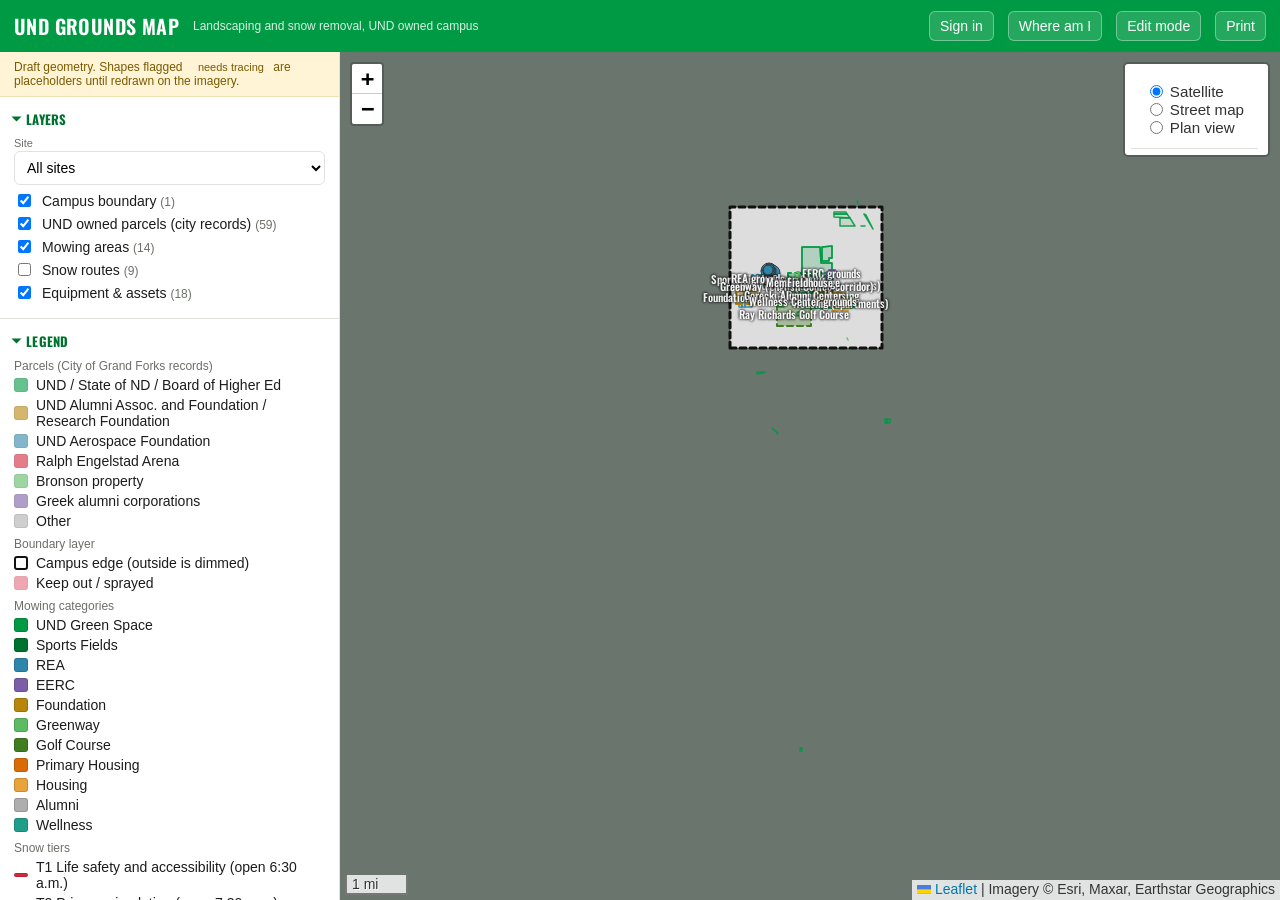
==== index.html @ 8fded71d "Map: side panels fold with a click on their heading, remembered per device; Legend is its own panel " ====
<!DOCTYPE html>
<html lang="en">
<head>
<meta charset="utf-8">
<meta name="viewport" content="width=device-width, initial-scale=1, viewport-fit=cover">
<title>UND Grounds Map</title>
<link rel="preconnect" href="https://fonts.googleapis.com">
<link href="https://fonts.googleapis.com/css2?family=Oswald:wght@500;600&display=swap" rel="stylesheet">
<link rel="stylesheet" href="vendor/leaflet.css">
<link rel="stylesheet" href="vendor/leaflet.draw.css">
<style>
  :root{
    --green:#009A44; --deep:#00722F; --gray:#AEAEAE; --ink:#1c1c1c; --paper:#ffffff; --bg:#f3f4f2;
    --line:#dfe2dd; --muted:#6b6f68; --danger:#D7263D; --warn:#F46036;
    --sidebar:340px;
  }
  *{box-sizing:border-box}
  html,body{height:100%;margin:0;font-family:"Helvetica Neue",Helvetica,Arial,sans-serif;color:var(--ink);background:var(--bg);font-size:14px}
  h1,h2,h3,.oswald{font-family:Oswald,"Arial Narrow",Arial,sans-serif;letter-spacing:.02em;text-transform:uppercase;margin:0}
  #app{display:grid;grid-template-columns:var(--sidebar) 1fr;grid-template-rows:52px 1fr;height:100%}
  header{grid-column:1/3;background:var(--green);color:#fff;display:flex;align-items:center;gap:14px;padding:0 14px}
  header h1{font-size:20px;font-weight:600;white-space:nowrap}
  header .sub{font-size:12px;opacity:.85;text-transform:none;font-family:inherit}
  header .spacer{flex:1}
  header button{background:rgba(255,255,255,.14);border:1px solid rgba(255,255,255,.35);color:#fff;border-radius:6px;padding:6px 10px;font:inherit;cursor:pointer}
  header button.on{background:#fff;color:var(--deep);font-weight:600}
  aside{background:var(--paper);border-right:1px solid var(--line);overflow:auto;display:flex;flex-direction:column}
  #map{position:relative}
  section{padding:12px 14px;border-bottom:1px solid var(--line)}
  section h2{font-size:13px;color:var(--deep);margin-bottom:8px}
  aside section > h2:first-child{cursor:pointer;user-select:none;display:flex;align-items:center}
  aside section > h2:first-child::before{content:"";display:inline-block;width:0;height:0;border:5px solid transparent;border-left-color:var(--deep);border-right:0;margin-right:7px;transition:transform .15s;transform:rotate(90deg)}
  aside section.collapsed > h2:first-child::before{transform:rotate(0)}
  aside section.collapsed > h2:first-child{margin-bottom:0}
  aside section.collapsed > :not(:first-child){display:none}
  .row{display:flex;align-items:center;gap:8px;margin:4px 0}
  .row label{flex:1;cursor:pointer}
  .sw{width:14px;height:14px;border-radius:3px;flex:none;border:1px solid rgba(0,0,0,.15)}
  .sw.line{height:4px;border-radius:2px}
  .sw.dot{border-radius:50%}
  input[type=search],input[type=text],select,textarea{width:100%;font:inherit;padding:7px 8px;border:1px solid var(--line);border-radius:6px;background:#fff}
  textarea{min-height:64px;resize:vertical}
  .btn{display:inline-block;font:inherit;padding:7px 11px;border-radius:6px;border:1px solid var(--line);background:#fff;cursor:pointer;color:var(--ink)}
  .btn.primary{background:var(--green);border-color:var(--green);color:#fff;font-weight:600}
  .btn.small{padding:4px 8px;font-size:12px}
  .btns{display:flex;flex-wrap:wrap;gap:6px}
  .list{max-height:260px;overflow:auto;border:1px solid var(--line);border-radius:6px}
  .item{padding:7px 9px;border-bottom:1px solid var(--line);cursor:pointer;display:flex;gap:8px;align-items:center}
  .item:last-child{border-bottom:0}
  .item:hover,.item.sel{background:#eef8f1}
  .item .id{color:var(--muted);font-size:11px;min-width:52px}
  .item .st{margin-left:auto;font-size:10px;padding:2px 6px;border-radius:10px;background:var(--bg);color:var(--muted);white-space:nowrap}
  .st.done{background:#dff3e6;color:var(--deep)} .st.issue{background:#fde3e6;color:var(--danger)} .st.inprogress{background:#fff0e6;color:var(--warn)}
  .muted{color:var(--muted);font-size:12px}
  .flag{display:inline-block;background:#fff4d6;color:#7a5a00;border-radius:4px;padding:1px 6px;font-size:11px;margin-left:6px}
  dl{display:grid;grid-template-columns:auto 1fr;gap:3px 10px;margin:6px 0;font-size:13px}
  dt{color:var(--muted)} dd{margin:0;word-break:break-word}
  #detail:empty::before{content:"Click anything on the map.";color:var(--muted)}
  .field{margin:6px 0}
  .field label{display:block;font-size:11px;color:var(--muted);margin-bottom:2px}
  #toast{position:absolute;left:50%;bottom:24px;transform:translateX(-50%);background:var(--ink);color:#fff;padding:8px 14px;border-radius:8px;font-size:13px;opacity:0;transition:opacity .2s;z-index:1000;pointer-events:none;max-width:90%}
  #toast.show{opacity:1}
  .leaflet-container{font:inherit}
  .lbl{background:transparent;border:0;box-shadow:none;font:600 11px/1 Oswald,Arial,sans-serif;color:#fff;text-shadow:0 0 3px #000,0 0 3px #000;white-space:nowrap}
  .banner{background:#fff4d6;color:#7a5a00;padding:8px 14px;font-size:12px;border-bottom:1px solid #f0e0b0}
  .chip{background:#fff;color:var(--deep);border-radius:10px;padding:3px 9px;font:600 11px Oswald,Arial,sans-serif;letter-spacing:.08em;text-transform:uppercase;white-space:nowrap}
  .chip.snow{background:#D7263D;color:#fff}
  .pdot{display:inline-block;width:9px;height:9px;border-radius:50%;background:var(--green);box-shadow:0 0 6px var(--green);margin-right:6px}
  .pdot.stale{background:#F2B134;box-shadow:none}
  .lbl.person{color:#fff;text-shadow:0 0 3px #1a73e8,0 0 3px #1a73e8}
  #tabbar{display:none}
  @media (max-width:820px){
    :root{--sidebar:0px}
    #app{grid-template-columns:1fr;grid-template-rows:52px 1fr auto}
    header h1{font-size:17px} header .sub{display:none}
    aside{grid-row:3;border-right:0;border-top:1px solid var(--line);max-height:46vh}
    #map{grid-row:2}
    #tabbar{display:flex;position:sticky;top:0;background:#fff;z-index:2;border-bottom:1px solid var(--line)}
    #tabbar button{flex:1;border:0;background:none;font:600 12px Oswald,Arial,sans-serif;text-transform:uppercase;padding:10px 4px;color:var(--muted);border-bottom:3px solid transparent}
    #tabbar button.on{color:var(--deep);border-bottom-color:var(--green)}
    aside section{display:none} aside section.show{display:block}
    .btn,.item{min-height:40px} .item{align-items:center}
  }
  @media (pointer:coarse){
    .leaflet-draw-toolbar a{width:44px!important;height:44px!important;background-size:330px 44px!important;line-height:44px!important}
    .leaflet-draw-toolbar .leaflet-draw-draw-polyline{background-position:-2px -2px!important}
    .leaflet-draw-toolbar .leaflet-draw-draw-polygon{background-position:-46px -2px!important}
    .leaflet-draw-toolbar .leaflet-draw-draw-circlemarker{background-position:-306px -2px!important}
    .leaflet-draw-toolbar .leaflet-draw-edit-edit{background-position:-222px -2px!important}
    .leaflet-touch .leaflet-bar a{width:44px;height:44px;line-height:44px}
    header button{padding:8px 12px}
  }
  @media print{
    header button,aside,#tabbar,.leaflet-control{display:none!important}
    #app{grid-template-columns:1fr} #map{grid-column:1/3}
  }
</style>
</head>
<body>
<div id="app">
  <header>
    <h1>UND Grounds Map</h1>
    <span class="sub" id="subtitle">Landscaping and snow removal</span>
    <span class="spacer"></span>
    <span class="chip" id="liveChip" hidden></span>
    <button id="btnLive" title="Sign in for live status" hidden>Sign in</button>
    <button id="btnLocate" title="Show where I am">Where am I</button>
    <button id="btnEdit" title="Draw and edit shapes">Edit mode</button>
    <button id="btnPrint" title="Print the current view">Print</button>
  </header>

  <aside>
    <div id="tabbar">
      <button data-tab="layers" class="on">Layers</button>
      <button data-tab="find">Find</button>
      <button data-tab="detail">Selected</button>
      <button data-tab="work">Work</button>
      <button data-tab="live">Live</button>
    </div>
    <div class="banner" id="draftBanner">Draft geometry. Shapes flagged <span class="flag">needs tracing</span> are placeholders until redrawn on the imagery.</div>

    <section data-tab="layers" class="show">
      <h2>Layers</h2>
      <div class="field"><label>Site</label><select id="siteFilter"></select></div>
      <div id="layerToggles"></div>
    </section>
    <section data-tab="layers" class="show">
      <h2>Legend</h2>
      <div id="legend"></div>
    </section>

    <section data-tab="find">
      <h2>Find</h2>
      <input type="search" id="search" placeholder="Search areas, routes, equipment...">
      <div class="row" style="margin-top:6px">
        <select id="filterStatus"><option value="">Any status</option></select>
      </div>
      <div class="list" id="results"></div>
    </section>

    <section data-tab="detail">
      <h2>Selected</h2>
      <div id="detail"></div>
    </section>

    <section data-tab="work">
      <h2>Work tracking</h2>
      <p class="muted">Progress is saved on this device. Export it to share, or commit the file to the repo under <code>work/</code>.</p>
      <div class="btns">
        <button class="btn" id="btnExportWork">Export work log</button>
        <button class="btn" id="btnImportWork">Import</button>
        <button class="btn" id="btnCopySummary">Copy summary for Claude / ChatGPT</button>
        <button class="btn" id="btnResetToday">Reset all statuses</button>
      </div>
      <input type="file" id="fileWork" accept="application/json" hidden>
      <div id="workSummary" class="muted" style="margin-top:10px"></div>
    </section>

    <section data-tab="live" id="livePanel" hidden>
      <h2>Live</h2>
      <div id="liveBody"></div>
    </section>

    <section data-tab="layers" id="editPanel" hidden>
      <h2>Edit mode</h2>
      <p class="muted">Draw with the toolbar on the map. Click a shape and change its details right in the Selected panel; changes apply as you type. Delete key removes the selected shape. Cmd/Ctrl+S saves.</p>
      <div class="field"><label>Drawing into layer</label><select id="editLayer"></select></div>
      <div class="field"><label>New shapes belong to site</label><select id="editSite"></select></div>
      <div class="btns">
        <button class="btn primary" id="btnSaveRepo" title="Writes data/*.geojson and data/bundle.js straight into the repo folder">Save to repo</button>
        <button class="btn" id="btnConnectRepo">Connect repo folder</button>
        <button class="btn" id="btnDownloadAll">Download all data</button>
        <button class="btn" id="btnUndo">Undo</button>
      </div>
      <div class="muted" id="editStatus" style="margin-top:8px">No unsaved changes.</div>
      <h2 style="margin-top:14px">Mowing map overlay</h2>
      <p class="muted">Lay the 2025 mowing map over the satellite view, drag its two corner pins until the buildings line up, then import its colored areas as mowing areas.</p>
      <div class="row"><input type="checkbox" id="ovShow"><label for="ovShow">Show overlay</label></div>
      <div class="field"><label>Opacity</label><input type="range" id="ovOpacity" min="10" max="100" value="55" style="width:100%"></div>
      <div class="btns">
        <button class="btn" id="ovCorners">Place corner pins</button>
        <button class="btn" id="ovReset">Reset position</button>
        <button class="btn primary" id="ovImport">Import mowing areas</button>
      </div>
      <div class="muted" id="ovStatus" style="margin-top:6px"></div>
    </section>

    <section>
      <p class="muted" id="footer">UND Facilities Management, Grounds. Data lives in the repo <code>data/</code> folder.</p>
    </section>
  </aside>

  <div id="map"><div id="toast"></div></div>
</div>

<script src="vendor/leaflet.js"></script>
<script src="vendor/leaflet.draw.js"></script>
<script src="data/bundle.js"></script>
<script>
(async function(){
  // ------------------------------------------------------------ data loading
  // On GitHub Pages / any web server, fetch the .geojson files so edits show
  // immediately. Opened from a file on a computer, fetch is blocked, so fall
  // back to data/bundle.js (built by tools/build.py).
  const bundle = window.UND_MAP_BUNDLE || {layers:{}, config:{}};
  let config = bundle.config;
  async function loadJSON(path){
    try{ const r = await fetch(path, {cache:"no-store"}); if(!r.ok) throw 0; return await r.json(); }
    catch(e){ return null; }
  }
  const cfgLive = await loadJSON("data/config.json"); if(cfgLive) config = cfgLive;
  const layersData = {};
  for(const l of config.layers){
    layersData[l.file] = (await loadJSON(`data/${l.file}.geojson`)) || bundle.layers[l.file] || {type:"FeatureCollection",features:[]};
  }
  document.getElementById("subtitle").textContent = config.subtitle || "";
  document.title = config.title || "UND Grounds Map";

  // ------------------------------------------------------------- work state
  const WORK_KEY = "und-grounds-work-v1";
  let work = {};
  try{ work = JSON.parse(localStorage.getItem(WORK_KEY) || "{}"); }catch(e){ work = {}; }
  function saveWork(){ try{ localStorage.setItem(WORK_KEY, JSON.stringify(work)); }catch(e){} renderWorkSummary(); }
  const STATUSES = config.work_status_options || ["not started","in progress","done","issue"];
  const stClass = s => (s||"not started").replace(/\s+/g,"");

  // ------------------------------------------------------------------- map
  const map = L.map("map", {zoomControl:true, preferCanvas:false}).setView(config.center, config.zoom);
  const street = L.tileLayer("https://{s}.tile.openstreetmap.org/{z}/{x}/{y}.png", {maxZoom:19, attribution:"&copy; OpenStreetMap contributors"});
  const sat = L.tileLayer("https://server.arcgisonline.com/ArcGIS/rest/services/World_Imagery/MapServer/tile/{z}/{y}/{x}", {maxZoom:19, attribution:"Imagery &copy; Esri, Maxar, Earthstar Geographics"});
  const satLabels = L.tileLayer("https://server.arcgisonline.com/ArcGIS/rest/services/Reference/World_Boundaries_and_Places/MapServer/tile/{z}/{y}/{x}", {maxZoom:19, pane:"overlayPane"});
  const satGroup = L.layerGroup([sat, satLabels]);
  // plan view: light gray streets and building footprints, so the colored zones read like the printed mowing map
  const plan = L.tileLayer("https://{s}.basemaps.cartocdn.com/light_all/{z}/{x}/{y}{r}.png", {maxZoom:20, subdomains:"abcd", attribution:"&copy; OpenStreetMap contributors &copy; CARTO"});
  let base = "sat"; try{ base = localStorage.getItem("und-grounds-base") || "sat"; }catch(e){}
  ({street, plan}[base] || satGroup).addTo(map);
  L.control.layers({"Satellite":satGroup, "Street map":street, "Plan view":plan}, null, {position:"topright", collapsed: window.matchMedia("(max-width:820px)").matches}).addTo(map);
  map.on("baselayerchange", e => { try{ localStorage.setItem("und-grounds-base", {"Street map":"street","Plan view":"plan"}[e.name] || "sat"); }catch(x){} });
  L.control.scale({imperial:true, metric:false}).addTo(map);

  // ------------------------------------------------------------- styling
  const mowColors = config.mowing_category_colors || {};
  const tierColors = config.snow_tier_colors || {};
  const typeIcons = {facility:"#00722F", material_storage:"#B8860B", equipment:"#2E86AB", hydrant:"#D7263D", salt_box:"#F46036", irrigation:"#1F9E89", tree:"#3F7D20", other:"#6b6f68"};
  const parcelColors = config.parcel_owner_colors || {};
  const liveStatus = {};   // zone_id -> {cleared:{...}, salted:{...}, keepout:{...}} from Supabase, filled by refreshLive()
  let opState = null;      // v_operating_state row, set by refreshLive()
  function styleFor(layerKey, f){
    const p = f.properties || {};
    const w = work[p.id] || {};
    const dash = p.needs_tracing ? "6 4" : null;
    const ls = liveStatus[p.id];
    if(ls && (layerKey==="snow_routes" || layerKey==="mowing_areas" || layerKey==="boundary")){
      if(ls.keepout) return {color:"#D7263D", weight:3, dashArray:"4 4", fillColor:"#D7263D", fillOpacity:.25};
      const snow = opState && opState.mode==="snow";
      const fresh = k => ls[k] && !ls[k].stale;
      let c = null;
      if(snow){ if(fresh("cleared") && (fresh("salted")||fresh("sanded"))) c = "#009A44"; else if(fresh("cleared")) c = "#5DBB63"; else if(fresh("salted")||fresh("sanded")) c = "#2E86AB"; }
      else if(fresh("mowed")) c = "#009A44";
      if(c){
        if(layerKey==="snow_routes" && p.kind==="walk_route") return {color:c, weight:6, opacity:.95, dashArray:null};
        return {color:c, weight:2, fillColor:c, fillOpacity:.45, dashArray:null};
      }
    }
    if(layerKey==="parcels"){
      const c = parcelColors[p.owner_class] || parcelColors.other || "#AEAEAE";
      return {color:c, weight:1.5, opacity:.9, fillColor:c, fillOpacity:.10, dashArray:null};
    }
    if(layerKey==="boundary"){
      const kindColors = {campus:"#111111", zone:"#00722F", crew_area:"#2E86AB", keep_out:"#D7263D", sprayed:"#F46036", bed:"#7B5EA7"};
      const c = kindColors[p.kind] || "#111111";
      const keep = p.kind==="keep_out" || p.kind==="sprayed";
      return {color:c, weight: p.kind==="campus"?3:2, dashArray: keep ? "4 4" : dash, fillColor:c, fillOpacity: keep ? .25 : 0.0};
    }
    if(layerKey==="mowing_areas"){
      const c = mowColors[p.category] || "#009A44";
      return {color:c, weight:2, dashArray:dash, fillColor:c, fillOpacity: w.status==="done"?0.12:0.35};
    }
    if(layerKey==="snow_routes"){
      const c = tierColors[String(p.tier)] || "#AEAEAE";
      if(p.kind==="walk_route") return {color:c, weight:5, opacity:.95, dashArray:dash};
      return {color:c, weight:2, dashArray:dash, fillColor:c, fillOpacity:.2};
    }
    return {color:"#333", weight:1, fillColor:"#2E86AB", fillOpacity:.9};
  }
  function pointFor(layerKey, f, latlng){
    const p = f.properties || {};
    const c = typeIcons[p.type] || typeIcons.other;
    return L.circleMarker(latlng, {radius: p.type==="equipment"?5:8, color:"#fff", weight:2, fillColor:c, fillOpacity:.95});
  }

  // ------------------------------------------------------------- layers
  const groups = {};      // layerKey -> L.FeatureGroup
  const index = [];       // searchable list of {layerKey, feature, leafletLayer}
  let selected = null;

  const SITES = config.sites || [{id:"main",label:"Main campus"}];
  const ENUMS = config.enums || {};
  let siteFilter = ""; try{ siteFilter = localStorage.getItem("und-grounds-site") || ""; }catch(e){}
  function buildLayer(key){
    const fc = {type:"FeatureCollection", features: layersData[key].features.filter(f => !siteFilter || (f.properties.site||"main")===siteFilter)};
    const g = groups[key] || L.featureGroup();
    g.clearLayers();
    // spread equipment points that share a home coordinate so they are clickable
    const seen = {};
    L.geoJSON(fc, {
      style: f => styleFor(key, f),
      pointToLayer: (f, latlng) => {
        const k = latlng.lat.toFixed(5)+","+latlng.lng.toFixed(5);
        const n = seen[k] = (seen[k]||0)+1;
        if(n>1){ const a = n*0.9; latlng = L.latLng(latlng.lat + Math.sin(a)*0.00012*Math.ceil(n/6), latlng.lng + Math.cos(a)*0.00018*Math.ceil(n/6)); }
        return pointFor(key, f, latlng);
      },
      onEachFeature: (f, lyr) => {
        lyr._layerKey = key;
        lyr.on("click", e => { L.DomEvent.stop(e); select(key, f, lyr); });
        if((key==="mowing_areas" || (key==="boundary" && f.properties.kind!=="campus")) && f.geometry.type!=="Point"){
          lyr.bindTooltip(f.properties.name, {permanent:true, direction:"center", className:"lbl"});
        } else {
          lyr.bindTooltip(f.properties.name, {sticky:true});
        }
        index.push({layerKey:key, feature:f, layer:lyr});
      }
    }).eachLayer(l => g.addLayer(l));
    groups[key] = g;
    return g;
  }
  let maskLayer = null;
  function updateMask(){
    if(maskLayer){ map.removeLayer(maskLayer); maskLayer = null; }
    if(config.mask_outside_boundary===false) return;
    const campus = (layersData.boundary?.features||[]).filter(f => f.properties.kind==="campus" && f.geometry.type==="Polygon");
    if(!campus.length) return;
    const world = [[-90,-180],[-90,180],[90,180],[90,-180]];
    const holes = campus.map(f => f.geometry.coordinates[0].map(([lon,lat]) => [lat,lon]));
    maskLayer = L.polygon([world, ...holes], {stroke:false, fillColor:"#0b1f12", fillOpacity:.55, interactive:false, pane:"tilePane"}).addTo(map);
  }
  function rebuildAll(){
    index.length = 0; selected = null;
    for(const l of config.layers) buildLayer(l.file);
    updateMask();
    if(typeof renderDetail==="function"){ renderDetail(); renderResults(); }
    if(editMode && drawControl) attachDraw();
  }
  const siteSel = document.getElementById("siteFilter");
  siteSel.innerHTML = `<option value="">All sites</option>` + SITES.map(x=>`<option value="${x.id}" ${x.id===siteFilter?"selected":""}>${x.label}</option>`).join("");
  siteSel.addEventListener("change", () => { siteFilter = siteSel.value; try{ localStorage.setItem("und-grounds-site", siteFilter); }catch(e){} rebuildAll(); const all = L.featureGroup(Object.values(groups).filter(g=>map.hasLayer(g))); if(all.getLayers().length && all.getBounds().isValid()) map.fitBounds(all.getBounds().pad(0.08)); });
  const toggles = document.getElementById("layerToggles");
  for(const l of config.layers){
    const g = buildLayer(l.file);
    let on = l.defaultOn; try{ const s = localStorage.getItem("und-grounds-layer-"+l.file); if(s!==null) on = s==="1"; }catch(e){}
    if(on) g.addTo(map);
    const row = document.createElement("div"); row.className="row";
    row.innerHTML = `<input type="checkbox" id="tg-${l.file}" ${on?"checked":""}><label for="tg-${l.file}">${l.label} <span class="muted">(${layersData[l.file].features.length})</span></label>`;
    row.querySelector("input").addEventListener("change", e => {
      e.target.checked ? g.addTo(map) : map.removeLayer(g);
      try{ localStorage.setItem("und-grounds-layer-"+l.file, e.target.checked?"1":"0"); }catch(x){}
    });
    toggles.appendChild(row);
  }

  updateMask();
  map.on(L.Draw.Event.EDITED, updateMask);
  // legend
  const legend = document.getElementById("legend");
  const lg = [];
  lg.push(`<div class="muted" style="margin:4px 0 2px">Parcels (City of Grand Forks records)</div>`);
  const ownerNames = {und_state:"UND / State of ND / Board of Higher Ed", alumni_foundation:"UND Alumni Assoc. and Foundation / Research Foundation", aerospace_foundation:"UND Aerospace Foundation", rea:"Ralph Engelstad Arena", bronson:"Bronson property", greek:"Greek alumni corporations", other:"Other"};
  for(const [k,c] of Object.entries(parcelColors)) lg.push(`<div class="row"><span class="sw" style="background:${c};opacity:.6"></span><span>${ownerNames[k]||k}</span></div>`);
  lg.push(`<div class="muted" style="margin:8px 0 2px">Boundary layer</div>`);
  lg.push(`<div class="row"><span class="sw" style="border:2px solid #111;background:none"></span><span>Campus edge (outside is dimmed)</span></div><div class="row"><span class="sw" style="background:#D7263D;opacity:.4"></span><span>Keep out / sprayed</span></div>`);
  lg.push(`<div class="muted" style="margin:8px 0 2px">Mowing categories</div>`);
  for(const [k,c] of Object.entries(mowColors)) lg.push(`<div class="row"><span class="sw" style="background:${c}"></span><span>${k}</span></div>`);
  lg.push(`<div class="muted" style="margin:8px 0 2px">Snow tiers</div>`);
  const tierNames = {1:"T1 Life safety and accessibility (open 6:30 a.m.)",2:"T2 Primary circulation (open 7:30 a.m.)",3:"T3 Full service (noon next day)",4:"T4 Cleanup and haul (by request)"};
  for(const [k,c] of Object.entries(tierColors)) lg.push(`<div class="row"><span class="sw line" style="background:${c}"></span><span>${tierNames[k]||("Tier "+k)}</span></div>`);
  lg.push(`<div class="muted" style="margin:8px 0 2px">Assets</div>`);
  for(const [k,c] of Object.entries(typeIcons)) lg.push(`<div class="row"><span class="sw dot" style="background:${c}"></span><span>${k.replace("_"," ")}</span></div>`);
  lg.push(`<div class="row" style="margin-top:6px"><span class="sw" style="border:2px dashed #555;background:none"></span><span>Dashed = needs tracing</span></div>`);
  legend.innerHTML = lg.join("");

  // ------------------------------------------------------------- select
  const detail = document.getElementById("detail");
  const HIDDEN = new Set(["id","name","notes","needs_tracing"]);
  function select(key, f, lyr){
    if(selected && selected.layer.setStyle) selected.layer.setStyle(styleFor(selected.layerKey, selected.feature));
    selected = {layerKey:key, feature:f, layer:lyr};
    if(lyr.setStyle) lyr.setStyle(Object.assign({}, styleFor(key,f), {weight:(f.geometry.type==="Point"?3:4), color:"#111"}));
    if(lyr.getBounds && !map.getBounds().contains(lyr.getBounds())) map.fitBounds(lyr.getBounds().pad(0.3));
    renderDetail();
    showTab("detail");
    document.querySelectorAll(".item").forEach(el => el.classList.toggle("sel", el.dataset.id===f.properties.id));
  }
  function renderDetail(){
    if(!selected){ detail.innerHTML=""; return; }
    const p = selected.feature.properties, id = p.id, w = work[id] || {};
    const rows = Object.entries(p).filter(([k])=>!HIDDEN.has(k)).map(([k,v]) => `<dt>${k.replace(/_/g," ")}</dt><dd>${v===""||v==null?"<span class='muted'>—</span>":v}</dd>`).join("");
    let acresNote = "";
    if(selected.feature.geometry.type==="Polygon"){
      const a = geodesicAcres(selected.feature.geometry.coordinates[0]);
      acresNote = `<dt>drawn area</dt><dd>${a.toFixed(2)} ac <span class="muted">(from the shape as drawn${p.acres?`, listed ${p.acres} ac`:""})</span></dd>`;
    }
    detail.innerHTML = `
      <h3 style="font-size:16px">${p.name} ${p.needs_tracing?'<span class="flag">needs tracing</span>':""}</h3>
      <div class="muted">${id} · ${selected.layerKey.replace("_"," ")}</div>
      ${editMode?"":`<dl>${rows}${acresNote}</dl>`}
      ${(p.notes && !editMode)?`<p style="margin:6px 0">${p.notes}</p>`:""}
      ${editMode?`<div class="btns"><button class="btn" id="wZoom">Zoom to</button><button class="btn" id="wDup">Duplicate</button><button class="btn" id="wDelete" style="color:var(--danger)">Delete shape</button></div>`:`
      <div class="field"><label>Status</label><select id="wStatus">${STATUSES.map(s=>`<option ${((w.status||STATUSES[0])===s)?"selected":""}>${s}</option>`).join("")}</select></div>
      <div class="field"><label>Field note</label><textarea id="wNote" placeholder="What happened, what is wrong, what is needed">${w.note||""}</textarea></div>
      <div class="field"><label>Your name or crew</label><input type="text" id="wWho" value="${w.who||lastWho()}"></div>
      <div class="btns">
        <button class="btn primary" id="wSave">Save</button>
        <button class="btn" id="wDone">Mark done</button>
        <button class="btn" id="wZoom">Zoom to</button>
      </div>`}
      ${w.at?`<div class="muted" style="margin-top:6px">Last update ${new Date(w.at).toLocaleString()} by ${w.who||"unknown"}</div>`:""}
      ${editMode?`<div id="propsEditor"></div>`:""}`;
    if(editMode) renderPropsEditor(); else renderLiveDetail(p);
    const save = (status) => {
      work[id] = {status: status || detail.querySelector("#wStatus").value, note: detail.querySelector("#wNote").value.trim(), who: detail.querySelector("#wWho").value.trim(), at: new Date().toISOString(), name:p.name, layer:selected.layerKey};
      try{ localStorage.setItem("und-grounds-who", work[id].who); }catch(e){}
      saveWork(); selected.layer.setStyle && selected.layer.setStyle(styleFor(selected.layerKey, selected.feature)); renderDetail(); renderResults(); toast("Saved");
    };
    if(!editMode){ detail.querySelector("#wSave").onclick = () => save(); detail.querySelector("#wDone").onclick = () => save("done"); }
    detail.querySelector("#wZoom").onclick = () => { const l = selected.layer; l.getBounds ? map.fitBounds(l.getBounds().pad(0.3)) : map.setView(l.getLatLng(), 18); };
    if(editMode){
      detail.querySelector("#wDup").onclick = duplicateSelected;
      detail.querySelector("#wDelete").onclick = deleteSelected;
    }
  }
  function lastWho(){ try{ return localStorage.getItem("und-grounds-who")||""; }catch(e){ return ""; } }
  function fieldEditor(k, v, layerKey){
    const opts = (k==="site") ? SITES.map(x=>[x.id,x.label]) : (ENUMS[layerKey+"."+k] || ENUMS[k]);
    if(k==="needs_tracing") return `<select data-k="${k}"><option value="true" ${v?"selected":""}>placeholder, needs tracing</option><option value="false" ${!v?"selected":""}>traced on imagery</option></select>`;
    if(opts) return `<select data-k="${k}">${opts.map(o=>{const [val,lab]=Array.isArray(o)?o:[o,o]; return `<option value="${val}" ${String(v)===String(val)?"selected":""}>${lab}</option>`;}).join("")}</select>`;
    if(k==="notes") return `<textarea data-k="${k}">${String(v??"")}</textarea>`;
    return `<input type="text" data-k="${k}" value="${String(v??"").replace(/"/g,"&quot;")}">`;
  }
  function renderPropsEditor(){
    const p = selected.feature.properties, key = selected.layerKey;
    const box = detail.querySelector("#propsEditor");
    const keys = Object.keys(p).filter(k=>k!=="id");
    if(!("site" in p)) keys.push("site");
    let acres = "";
    if(selected.feature.geometry.type==="Polygon") acres = `<div class="muted" style="margin:4px 0">Drawn area ${geodesicAcres(selected.feature.geometry.coordinates[0]).toFixed(2)} ac</div>`;
    box.innerHTML = `<h3 style="font-size:13px;margin-top:10px;color:var(--deep)">Details (auto-saves)</h3>${acres}` +
      keys.map(k => `<div class="field"><label>${k.replace(/_/g," ")}</label>${fieldEditor(k, p[k], key)}</div>`).join("") +
      `<div class="field"><label>Add a field (name=value, Enter)</label><input type="text" id="newField" placeholder="e.g. width_ft=6"></div>`;
    box.querySelectorAll("[data-k]").forEach(el => {
      const apply = () => {
        const k = el.dataset.k; let v = el.value;
        if(k==="needs_tracing") v = v==="true";
        else if(k==="tier") v = Number(v);
        else if(v!=="" && !isNaN(v) && typeof p[k]==="number") v = Number(v);
        if(p[k]===v) return;
        snapshot(); p[k] = v; markDirty();
        if(selected.layer.setStyle) selected.layer.setStyle(Object.assign({}, styleFor(key, selected.feature), {weight:(selected.feature.geometry.type==="Point"?3:4), color:"#111"}));
        if(k==="name"){ if(selected.layer.getTooltip()) selected.layer.setTooltipContent(v); detail.querySelector("h3").firstChild.textContent = v+" "; }
        renderResults();
      };
      el.addEventListener(el.tagName==="SELECT" ? "change" : "input", apply);
    });
    box.querySelector("#newField").addEventListener("keydown", e => {
      if(e.key!=="Enter") return; const nf = e.target.value.trim();
      if(nf.includes("=")){ const [k,...r] = nf.split("="); snapshot(); p[k.trim()] = r.join("=").trim(); markDirty(); renderDetail(); }
    });
  }
  function deleteSelected(){
    if(!selected) return; const p = selected.feature.properties;
    if(!confirm(`Delete ${p.name}?`)) return;
    snapshot();
    groups[selected.layerKey].removeLayer(selected.layer);
    const fc = layersData[selected.layerKey]; fc.features = fc.features.filter(x => x!==selected.feature);
    const i = index.findIndex(x=>x.feature===selected.feature); if(i>=0) index.splice(i,1);
    selected = null; markDirty(); renderDetail(); renderResults(); toast("Deleted. Undo is available.");
  }
  function duplicateSelected(){
    if(!selected) return; snapshot();
    const key = selected.layerKey, src = selected.feature;
    const gj = JSON.parse(JSON.stringify(src)); gj.properties.id = nextId(key); gj.properties.name = src.properties.name + " copy";
    layersData[key].features.push(gj); markDirty(); rebuildAll();
    const it = index.find(x=>x.feature.properties.id===gj.properties.id); if(it) select(key, it.feature, it.layer);
  }
  function nextId(key){
    const prefix = {mowing_areas:"MOW", snow_routes:"SNOW", assets:"AST", boundary:"BND", parcels:"PAR"}[key] || key.toUpperCase().slice(0,4);
    let n = layersData[key].features.length + 1, id;
    do { id = `${prefix}-${String(n++).padStart(2,"0")}`; } while(layersData[key].features.some(f=>f.properties.id===id));
    return id;
  }
  // ---- undo and dirty tracking
  const undoStack = []; let dirty = 0;
  function snapshot(){ undoStack.push(JSON.stringify(layersData)); if(undoStack.length>30) undoStack.shift(); }
  function markDirty(){ dirty++; updateEditStatus(); }
  const served = location.protocol!=="file:" && /^(localhost|127\.|10\.|192\.168\.|172\.)/.test(location.hostname);
  function updateEditStatus(){ const el = document.getElementById("editStatus"); if(el) el.textContent = dirty ? `${dirty} unsaved change${dirty>1?"s":""}. ${served?"Save writes them to the computer running tools/serve.py.":repoDir?"Save to repo writes them into data/.":"Connect the repo folder to save directly, or download."}` : (served ? "Saved. Served from tools/serve.py." : repoDir ? "Saved. Repo folder connected." : "No unsaved changes."); }
  document.getElementById("btnUndo").onclick = () => {
    if(!undoStack.length) return toast("Nothing to undo");
    const snap = JSON.parse(undoStack.pop());
    for(const k of Object.keys(snap)) layersData[k] = snap[k];
    dirty = Math.max(0, dirty-1); updateEditStatus(); rebuildAll(); toast("Undone");
  };
  // ---- save straight into the repo folder (Chrome and Edge; Safari falls back to download)
  let repoDir = null;
  function bundleJS(){
    return "// GENERATED by tools/build.py or the map's Save to repo. Do not edit.\nwindow.UND_MAP_BUNDLE = " + JSON.stringify({layers: layersData, config}) + ";\n";
  }
  async function writeFile(dir, name, text){ const h = await dir.getFileHandle(name, {create:true}); const w = await h.createWritable(); await w.write(text); await w.close(); }
  document.getElementById("btnConnectRepo").onclick = async () => {
    if(!window.showDirectoryPicker) return toast("This browser cannot write files directly. Use Chrome or Edge, or Download all data.");
    try{
      const dir = await window.showDirectoryPicker({mode:"readwrite"});
      // accept either the repo root or the data folder
      try{ repoDir = await dir.getDirectoryHandle("data"); }catch(e){ repoDir = dir; }
      updateEditStatus(); toast("Repo folder connected. Cmd/Ctrl+S saves.");
    }catch(e){ /* cancelled */ }
  };
  async function saveViaServer(){
    if(location.protocol==="file:") return false;
    try{
      const layers = {}; for(const l of config.layers) layers[l.file] = {type:"FeatureCollection", features: layersData[l.file].features};
      const r = await fetch("/save", {method:"POST", headers:{"Content-Type":"application/json"}, body: JSON.stringify({layers, bundle: bundleJS()})});
      if(!r.ok) return false;
      const j = await r.json(); dirty = 0; updateEditStatus(); toast(`Saved on the computer running the server (${(j.written||[]).length} files). Commit when ready.`); return true;
    }catch(e){ return false; }
  }
  async function saveToRepo(){
    if(await saveViaServer()) return;
    if(!repoDir){ if(window.showDirectoryPicker){ await document.getElementById("btnConnectRepo").onclick(); if(!repoDir) return; } else { return downloadAll(); } }
    try{
      for(const l of config.layers) await writeFile(repoDir, `${l.file}.geojson`, JSON.stringify({type:"FeatureCollection", features: layersData[l.file].features}, null, 2));
      await writeFile(repoDir, "bundle.js", bundleJS());
      dirty = 0; updateEditStatus(); toast("Saved to data/. Commit when ready.");
    }catch(e){ toast("Save failed: " + e.message); }
  }
  document.getElementById("btnSaveRepo").onclick = saveToRepo;
  function downloadAll(){
    for(const l of config.layers) download(`${l.file}.geojson`, JSON.stringify({type:"FeatureCollection", features: layersData[l.file].features}, null, 2), "application/geo+json");
    toast("Downloaded every layer. Replace the files in data/ and run tools/build.py.");
  }
  document.getElementById("btnDownloadAll").onclick = downloadAll;
  document.addEventListener("keydown", e => {
    if(!editMode) return;
    const typing = ["INPUT","TEXTAREA","SELECT"].includes(document.activeElement.tagName);
    if((e.metaKey||e.ctrlKey) && e.key.toLowerCase()==="s"){ e.preventDefault(); saveToRepo(); }
    else if((e.metaKey||e.ctrlKey) && e.key.toLowerCase()==="z" && !typing){ e.preventDefault(); document.getElementById("btnUndo").onclick(); }
    else if((e.key==="Delete"||e.key==="Backspace") && !typing && selected){ e.preventDefault(); deleteSelected(); }
  });

  // ------------------------------------------------------------- search
  const results = document.getElementById("results"), search = document.getElementById("search"), filterStatus = document.getElementById("filterStatus");
  STATUSES.forEach(s => { const o = document.createElement("option"); o.value=s; o.textContent=s; filterStatus.appendChild(o); });
  function renderResults(){
    const q = search.value.trim().toLowerCase(), fs = filterStatus.value;
    const items = index.filter(it => {
      const p = it.feature.properties, w = work[p.id]||{};
      if(fs && (w.status||STATUSES[0])!==fs) return false;
      if(!q) return true;
      return JSON.stringify(p).toLowerCase().includes(q);
    }).slice(0, 200);
    results.innerHTML = items.map(it => {
      const p = it.feature.properties, w = work[p.id]||{}, s = w.status||STATUSES[0];
      return `<div class="item ${selected&&selected.feature===it.feature?"sel":""}" data-id="${p.id}"><span class="id">${p.id}</span><span>${p.name}</span><span class="st ${stClass(s)}">${s}</span></div>`;
    }).join("") || `<div class="item muted">Nothing matches.</div>`;
    results.querySelectorAll(".item[data-id]").forEach(el => el.onclick = () => {
      const it = index.find(x => x.feature.properties.id===el.dataset.id); if(!it) return;
      if(!map.hasLayer(groups[it.layerKey])){ groups[it.layerKey].addTo(map); const cb = document.getElementById("tg-"+it.layerKey); if(cb) cb.checked = true; }
      select(it.layerKey, it.feature, it.layer);
      const l = it.layer; l.getBounds ? map.fitBounds(l.getBounds().pad(0.3)) : map.setView(l.getLatLng(), 18);
    });
  }
  search.addEventListener("input", renderResults); filterStatus.addEventListener("change", renderResults);
  renderResults();

  // ------------------------------------------------------------- work tools
  function renderWorkSummary(){
    const entries = Object.entries(work);
    const counts = {}; STATUSES.forEach(s=>counts[s]=0);
    entries.forEach(([id,w]) => { counts[w.status||STATUSES[0]] = (counts[w.status||STATUSES[0]]||0)+1; });
    document.getElementById("workSummary").innerHTML = entries.length
      ? `${entries.length} tracked · ` + STATUSES.map(s=>`${s}: ${counts[s]}`).join(" · ")
      : "Nothing tracked yet. Select something on the map and set a status.";
  }
  renderWorkSummary();
  function download(name, text, type="application/json"){
    const a = document.createElement("a"); a.href = URL.createObjectURL(new Blob([text],{type})); a.download = name; a.click(); setTimeout(()=>URL.revokeObjectURL(a.href), 2000);
  }
  const today = () => new Date().toISOString().slice(0,10);
  document.getElementById("btnExportWork").onclick = () => download(`work-log-${today()}.json`, JSON.stringify({exported:new Date().toISOString(), device:navigator.userAgent, entries:work}, null, 2));
  document.getElementById("btnImportWork").onclick = () => document.getElementById("fileWork").click();
  document.getElementById("fileWork").addEventListener("change", async e => {
    const f = e.target.files[0]; if(!f) return;
    try{ const j = JSON.parse(await f.text()); const entries = j.entries || j; Object.assign(work, entries); saveWork(); refreshStyles(); renderResults(); toast(`Imported ${Object.keys(entries).length} entries`); }
    catch(err){ toast("Could not read that file"); }
    e.target.value = "";
  });
  document.getElementById("btnCopySummary").onclick = async () => {
    const lines = [`UND Grounds Map work summary, ${new Date().toLocaleString()}`, ""];
    for(const s of STATUSES){
      const rows = Object.entries(work).filter(([,w]) => (w.status||STATUSES[0])===s);
      if(!rows.length) continue;
      lines.push(`${s.toUpperCase()} (${rows.length})`);
      rows.forEach(([id,w]) => lines.push(`- ${id} ${w.name||""}${w.note?": "+w.note:""}${w.who?" ["+w.who+"]":""}`));
      lines.push("");
    }
    const flagged = index.filter(it => it.feature.properties.needs_tracing).length;
    lines.push(`Shapes still flagged needs_tracing: ${flagged} of ${index.length}`);
    const text = lines.join("\n");
    try{ await navigator.clipboard.writeText(text); toast("Copied. Paste it into Claude or ChatGPT."); }
    catch(e){ download(`work-summary-${today()}.txt`, text, "text/plain"); }
  };
  document.getElementById("btnResetToday").onclick = () => { if(confirm("Clear every status and note on this device?")){ work = {}; saveWork(); refreshStyles(); renderResults(); renderDetail(); } };
  function refreshStyles(){ index.forEach(it => it.layer.setStyle && it.layer.setStyle(styleFor(it.layerKey, it.feature))); }

  // ------------------------------------------------------------- locate
  let meMarker = null;
  document.getElementById("btnLocate").onclick = () => {
    if(!navigator.geolocation) return toast("No GPS on this device");
    toast("Finding you...");
    navigator.geolocation.getCurrentPosition(pos => {
      const ll = [pos.coords.latitude, pos.coords.longitude];
      if(!meMarker) meMarker = L.circleMarker(ll, {radius:9, color:"#fff", weight:3, fillColor:"#1a73e8", fillOpacity:1}).addTo(map).bindTooltip("You are here");
      else meMarker.setLatLng(ll);
      map.setView(ll, Math.max(map.getZoom(), 17));
    }, () => toast("Location not available"), {enableHighAccuracy:true, timeout:10000});
  };
  document.getElementById("btnPrint").onclick = () => window.print();

  // ------------------------------------------------------------- edit mode
  let editMode = false, drawControl = null;
  const editLayerSel = document.getElementById("editLayer");
  config.layers.forEach(l => { const o = document.createElement("option"); o.value=l.file; o.textContent=l.label; editLayerSel.appendChild(o); });
  const editSiteSel = document.getElementById("editSite");
  SITES.forEach(x => { const o = document.createElement("option"); o.value=x.id; o.textContent=x.label; editSiteSel.appendChild(o); });
  const editTarget = () => groups[editLayerSel.value];
  document.getElementById("btnEdit").onclick = () => {
    editMode = !editMode;
    document.getElementById("btnEdit").classList.toggle("on", editMode);
    document.getElementById("editPanel").hidden = !editMode;
    if(editMode){
      attachDraw();
      toast("Edit mode. Trace on the satellite view. Cmd/Ctrl+S saves to the repo.");
    } else {
      if(drawControl){ map.removeControl(drawControl); drawControl = null; }
    }
    renderDetail();
  };
  window.addEventListener("beforeunload", e => { if(dirty){ e.preventDefault(); e.returnValue = ""; } });
  editLayerSel.addEventListener("change", () => { if(editMode) attachDraw(); });
  function attachDraw(){
    if(drawControl) map.removeControl(drawControl);
    const target = editTarget(); if(!map.hasLayer(target)) target.addTo(map);
    drawControl = new L.Control.Draw({
      position:"topleft",
      draw:{ polygon:{allowIntersection:false, showArea:true, metric:false, shapeOptions:{color:"#009A44"}}, polyline:{shapeOptions:{color:"#D7263D", weight:5}}, marker:false, circle:false, circlemarker:{radius:8, color:"#fff", fillColor:"#2E86AB", fillOpacity:.95, weight:2}, rectangle:false },
      edit:{ featureGroup: target, remove:false }
    });
    map.addControl(drawControl);
  }
  map.on(L.Draw.Event.CREATED, e => {
    const key = editLayerSel.value, lyr = e.layer, gj = lyr.toGeoJSON();
    snapshot();
    const id = nextId(key);
    const name = prompt("Name for this new shape:", `New ${key.replace("_"," ")}`) || id;
    gj.properties = Object.assign(defaultProps(key), {id, name, site: document.getElementById("editSite").value || "main", needs_tracing:false});
    markDirty();
    layersData[key].features.push(gj);
    lyr.feature = gj; lyr._layerKey = key;
    lyr.on("click", ev => { L.DomEvent.stop(ev); select(key, gj, lyr); });
    lyr.bindTooltip(name, key==="mowing_areas" && gj.geometry.type!=="Point" ? {permanent:true, direction:"center", className:"lbl"} : {sticky:true});
    if(lyr.setStyle) lyr.setStyle(styleFor(key, gj));
    groups[key].addLayer(lyr);
    index.push({layerKey:key, feature:gj, layer:lyr});
    select(key, gj, lyr); renderResults(); if(key==="boundary") updateMask();
  });
  map.on(L.Draw.Event.EDITED, e => {
    snapshot();
    e.layers.eachLayer(lyr => { if(lyr.feature){ lyr.feature.geometry = lyr.toGeoJSON().geometry; } });
    markDirty(); toast("Shape updated.");
    renderDetail();
  });
  function defaultProps(key){
    if(key==="boundary") return {kind:"zone", notes:""};
    if(key==="parcels") return {owner_name:"", owner_class:"other", parcel:"", address:"", acres:"", notes:""};
    if(key==="mowing_areas") return {category:"UND Green Space", acres:"", crew:"", frequency:"weekly", mower:"", notes:""};
    if(key==="snow_routes") return {kind:"walk_route", tier:2, owner:"Facilities", machine:"", operator:"", est_hours:"", window_hours:"", notes:""};
    return {type:"other", status:"ok", notes:""};
  }

  // ------------------------------------------------------------- live (Supabase)
  // Reads config.supabase {url, anon_key}. The anon key is public by design; Row Level Security decides what a
  // signed-in person can see. Opened without network or without config.supabase, everything here stays off.
  const SB = config.supabase && config.supabase.url ? config.supabase : null;
  const SESSION_KEY = "und-grounds-session";
  let session = null; try{ session = JSON.parse(localStorage.getItem(SESSION_KEY) || "null"); }catch(e){}
  let me = null, livePeople = [], liveAt = null, liveErr = "";
  const keepoutGroup = L.featureGroup(), peopleGroup = L.featureGroup();
  const liveChip = document.getElementById("liveChip"), btnLive = document.getElementById("btnLive"), liveBody = document.getElementById("liveBody");
  function setSession(j){ session = j; try{ j ? localStorage.setItem(SESSION_KEY, JSON.stringify(j)) : localStorage.removeItem(SESSION_KEY); }catch(e){} }
  function sbHeaders(){ return {"apikey": SB.anon_key, "Authorization": "Bearer " + (session ? session.access_token : SB.anon_key), "Content-Type":"application/json", "Accept":"application/json"}; }
  async function sbAuth(path, body){
    const r = await fetch(`${SB.url}/auth/v1/${path}`, {method:"POST", headers:{"apikey":SB.anon_key, "Content-Type":"application/json"}, body: JSON.stringify(body)});
    const j = await r.json().catch(()=>({}));
    if(!r.ok) throw new Error(j.error_description || j.msg || j.message || "Sign in failed");
    return j;
  }
  async function ensureSession(){
    if(!session) return false;
    if((session.expires_at||0)*1000 - Date.now() > 60000) return true;
    try{ setSession(await sbAuth("token?grant_type=refresh_token", {refresh_token: session.refresh_token})); return true; }
    catch(e){ setSession(null); return false; }
  }
  async function view(name, q){
    const r = await fetch(`${SB.url}/rest/v1/${name}${q?"?"+q:""}`, {headers: sbHeaders()});
    if(r.status===401){ setSession(null); throw new Error("Signed out"); }
    if(!r.ok) throw new Error(await r.text());
    return r.json();
  }
  async function rpc(fn, args){
    const r = await fetch(`${SB.url}/rest/v1/rpc/${fn}`, {method:"POST", headers: sbHeaders(), body: JSON.stringify(args)});
    const j = await r.json().catch(()=>({}));
    if(!r.ok){ const m = j.message || ""; const err = new Error(m.startsWith("GRND-") ? m.slice(10) : (m || "Request failed")); err.code = m.slice(0,8); throw err; }
    return j;
  }
  function ago(ts){ const m = Math.round((Date.now() - new Date(ts).getTime())/60000); if(m<1) return "just now"; if(m<60) return m+" min ago"; const h = Math.floor(m/60); if(h<24) return h+" h "+(m%60)+" min ago"; return new Date(ts).toLocaleString(); }
  async function refreshLive(){
    if(!SB) return;
    if(!(await ensureSession())){ me = null; opState = null; for(const k in liveStatus) delete liveStatus[k]; livePeople = []; map.removeLayer(keepoutGroup); map.removeLayer(peopleGroup); refreshStyles(); renderLivePanel(); return; }
    try{
      const [meRows, st, status, kos, people] = await Promise.all([
        view("v_me"), view("v_operating_state"), view("v_zone_status_current"), view("v_keepouts", "active=eq.true"), view("v_crew_availability", "on_shift=eq.true")]);
      me = meRows[0] || null; opState = st[0] || null;
      for(const k in liveStatus) delete liveStatus[k];
      status.forEach(r => { (liveStatus[r.zone_id] ||= {})[r.activity] = r; });
      kos.forEach(k => { if(k.zone_id) (liveStatus[k.zone_id] ||= {}).keepout = k; });
      livePeople = people; liveAt = new Date(); liveErr = "";
      keepoutGroup.clearLayers();
      kos.filter(k => k.geom).forEach(k => L.geoJSON(k.geom, {style:{color:"#D7263D", weight:2, dashArray:"4 4", fillColor:"#D7263D", fillOpacity:.25}}).bindTooltip(`Keep out: ${k.kind}, ${k.reason}`, {sticky:true}).addTo(keepoutGroup));
      peopleGroup.clearLayers();
      people.filter(x => x.last_location).forEach(x => {
        const [lng, lat] = x.last_location.coordinates;
        L.circleMarker([lat, lng], {radius:8, color:"#fff", weight:2, fillColor: x.location_stale ? "#F2B134" : "#1a73e8", fillOpacity:1})
          .bindTooltip(`${x.full_name}${x.current_zone_name?" · "+x.current_zone_name:""}${x.location_stale?" (stale)":""}`, {permanent:true, direction:"top", className:"lbl person"}).addTo(peopleGroup);
      });
      if(!map.hasLayer(keepoutGroup)) keepoutGroup.addTo(map);
      if(!map.hasLayer(peopleGroup)) peopleGroup.addTo(map);
      refreshStyles(); renderLivePanel(); renderDetail();
    }catch(e){ liveErr = String(e.message || e); renderLivePanel(); }
  }
  function renderLivePanel(){
    if(!SB) return;
    btnLive.hidden = false; document.getElementById("livePanel").hidden = false;
    if(!session){
      liveChip.hidden = true; btnLive.textContent = "Sign in";
      liveBody.innerHTML = `<p class="muted">Sign in to see live status, keep-outs, and who is on shift. Same login as the Grounds app.</p>
        <div class="field"><label>Email</label><input type="text" id="liEmail" autocomplete="username" inputmode="email"></div>
        <div class="field"><label>Password</label><input type="password" id="liPass" autocomplete="current-password" style="width:100%;font:inherit;padding:7px 8px;border:1px solid var(--line);border-radius:6px"></div>
        <div class="btns"><button class="btn primary" id="liGo">Sign in</button></div><div class="muted" id="liMsg" style="margin-top:6px">${liveErr}</div>`;
      const go = async () => {
        const b = liveBody.querySelector("#liGo"); b.disabled = true; liveBody.querySelector("#liMsg").textContent = "Signing in...";
        try{ setSession(await sbAuth("token?grant_type=password", {email: liveBody.querySelector("#liEmail").value.trim(), password: liveBody.querySelector("#liPass").value})); liveErr = ""; await refreshLive(); }
        catch(e){ liveBody.querySelector("#liMsg").textContent = e.message; b.disabled = false; }
      };
      liveBody.querySelector("#liGo").onclick = go;
      liveBody.querySelector("#liPass").addEventListener("keydown", e => { if(e.key==="Enter") go(); });
      return;
    }
    btnLive.textContent = "Live";
    if(me && opState){ liveChip.hidden = false; liveChip.textContent = `${opState.mode} · ${me.full_name}`; liveChip.classList.toggle("snow", opState.mode==="snow"); }
    const people = livePeople.map(x => `<div class="item" data-pid="${x.profile_id}"><span class="pdot ${x.location_stale?"stale":""}"></span><span>${x.full_name}</span><span class="muted" style="margin-left:auto">${x.current_zone_name || x.availability}</span></div>`).join("");
    liveBody.innerHTML = `
      ${me ? `<div><b>${me.full_name}</b> <span class="muted">${me.app_role}${me.crew_name?" · "+me.crew_name:""}</span></div>` : ""}
      ${opState ? `<div style="margin:6px 0">Mode: <b>${opState.mode}</b>${opState.active_event_name?` · ${opState.active_event_name}`:""} <span class="muted">(rev ${opState.revision}, ${opState.changed_by_name||""})</span></div>` : ""}
      <h2 style="margin-top:10px">On shift (${livePeople.length})</h2>
      <div class="list">${people || `<div class="item muted">Nobody on shift</div>`}</div>
      <div class="muted" style="margin-top:8px">${liveErr ? liveErr : (liveAt ? `Updated ${liveAt.toLocaleTimeString()}. Refreshes every minute.` : "Loading...")}</div>
      <div class="btns" style="margin-top:8px"><button class="btn small" id="liRefresh">Refresh now</button><button class="btn small" id="liOut">Sign out</button></div>`;
    liveBody.querySelector("#liRefresh").onclick = refreshLive;
    liveBody.querySelector("#liOut").onclick = () => { setSession(null); refreshLive(); };
    liveBody.querySelectorAll("[data-pid]").forEach(el => el.onclick = () => { const x = livePeople.find(y => y.profile_id===el.dataset.pid); if(x && x.last_location){ const [lng, lat] = x.last_location.coordinates; map.setView([lat, lng], Math.max(map.getZoom(), 17)); } });
  }
  function renderLiveDetail(p){
    if(!SB || !session || !p || !p.id) return;
    const ls = liveStatus[p.id] || {};
    const snow = opState && opState.mode==="snow";
    const acts = ["cleared","salted","sanded","brined","mowed","trimmed","inspected"];
    const rows = acts.filter(a => ls[a]).map(a => `<dt>${a}</dt><dd>${ago(ls[a].at)} by ${ls[a].by_name}${ls[a].stale?' <span class="flag">stale</span>':""}</dd>`).join("");
    const canSet = me && (me.app_role==="admin" || me.app_role==="lead") && ["snow_routes","mowing_areas","boundary"].includes(selected.layerKey);
    const btns = (snow ? ["cleared","salted","sanded"] : ["mowed","trimmed","inspected"]).map(a => `<button class="btn small" data-act="${a}">${a}</button>`).join("");
    const div = document.createElement("div"); div.id = "liveDetail";
    div.innerHTML = `<h3 style="font-size:13px;margin-top:12px;color:var(--deep)">Live status</h3>
      ${ls.keepout ? `<div class="flag" style="margin:4px 0">Keep out: ${ls.keepout.kind}, ${ls.keepout.reason}</div>` : ""}
      ${rows ? `<dl>${rows}</dl>` : `<div class="muted">No status yet ${snow ? "this storm" : "in the last 24 hours"}.</div>`}
      ${canSet ? `<div class="btns">${btns}</div>` : ""}`;
    detail.appendChild(div);
    div.querySelectorAll("[data-act]").forEach(b => b.onclick = async () => {
      b.disabled = true;
      try{ await rpc("zone_status_set", {idempotency_key: crypto.randomUUID(), zone_id: p.id, activity: b.dataset.act}); toast(`${p.name}: ${b.dataset.act}`); await refreshLive(); }
      catch(e){ toast(e.message); b.disabled = false; }
    });
  }
  if(SB){
    btnLive.onclick = () => { showTab("live"); document.getElementById("livePanel").scrollIntoView({behavior:"smooth", block:"start"}); const f = liveBody.querySelector("#liEmail"); if(f) f.focus(); };
    renderLivePanel(); refreshLive(); setInterval(refreshLive, 60000);
  }

  // ------------------------------------------------------------- mowing map overlay and import
  const OV_KEY = "und-grounds-overlay-bounds";
  const OV_IMG = "data/overlays/mowing-map-2025.png", OV_JSON = "data/overlays/mowing-map-2025.json";
  let ovLayer = null, ovMarkers = [], ovMeta = null;
  function ovDefaultBounds(){
    // the drawing is to scale (about 0.83 m per pixel at 300 dpi); center it on campus so the pins only need a nudge
    const campus = (layersData.boundary?.features||[]).find(f => f.properties.kind==="campus");
    const c = campus ? L.geoJSON(campus).getBounds().getCenter() : L.latLng(config.center[0], config.center[1]);
    const w = ovMeta ? ovMeta.width : 5100, h = ovMeta ? ovMeta.height : 3300, mpp = (ovMeta && ovMeta.meters_per_pixel) || 0.828;
    const latSpan = h*mpp/110574, lngSpan = w*mpp/(111320*Math.cos(c.lat*Math.PI/180));
    // the campus sits right of center in the drawing (frame is 79% of the width, campus in its middle)
    const cx = c.lng - (0.395 - 0.5)*lngSpan;
    return L.latLngBounds([c.lat-latSpan/2, cx-lngSpan/2],[c.lat+latSpan/2, cx+lngSpan/2]);
  }
  function ovBounds(){ try{ const b = JSON.parse(localStorage.getItem(OV_KEY)||"null"); if(b) return L.latLngBounds(b[0], b[1]); }catch(e){} return ovDefaultBounds(); }
  function ovSaveBounds(b){ try{ localStorage.setItem(OV_KEY, JSON.stringify([[b.getNorth(), b.getWest()],[b.getSouth(), b.getEast()]])); }catch(e){} }
  async function ovLoadMeta(){ if(!ovMeta) ovMeta = await loadJSON(OV_JSON); return ovMeta; }
  async function ovShow(on){
    if(on){
      await ovLoadMeta();
      if(!ovLayer) ovLayer = L.imageOverlay(OV_IMG, ovBounds(), {opacity: (+document.getElementById("ovOpacity").value)/100, interactive:false, zIndex: 250});
      ovLayer.setBounds(ovBounds()); ovLayer.addTo(map);
      document.getElementById("ovStatus").textContent = ovMeta ? `${ovMeta.regions.length} colored regions in the drawing. Drag the pins to line it up.` : "Overlay files not found in data/overlays/. Run tools/extract_mowing_map.py.";
    } else { if(ovLayer) map.removeLayer(ovLayer); ovPins(false); }
  }
  function ovPins(on){
    ovMarkers.forEach(m => map.removeLayer(m)); ovMarkers = [];
    if(!on) return;
    const b = ovBounds();
    const mk = (ll, label) => L.marker(ll, {draggable:true, title:label, zIndexOffset:1000}).bindTooltip(label, {permanent:true, direction:"right"});
    const nw = mk(b.getNorthWest(), "NW corner of the drawing"), se = mk(b.getSouthEast(), "SE corner of the drawing");
    const apply = () => { const nb = L.latLngBounds(nw.getLatLng(), se.getLatLng()); ovSaveBounds(L.latLngBounds([nb.getNorth(), nb.getWest()],[nb.getSouth(), nb.getEast()])); if(ovLayer) ovLayer.setBounds(ovBounds()); };
    nw.on("drag", apply); se.on("drag", apply);
    ovMarkers = [nw, se]; ovMarkers.forEach(m => m.addTo(map));
  }
  function ovPxToLatLng(x, y){
    const b = ovBounds(), fx = x/ovMeta.width, fy = y/ovMeta.height;
    return [b.getWest() + fx*(b.getEast()-b.getWest()), b.getNorth() + fy*(b.getSouth()-b.getNorth())];   // [lng, lat]
  }
  async function ovImport(){
    if(!(await ovLoadMeta())) return toast("Overlay files not found. Run tools/extract_mowing_map.py first.");
    if(!confirm(`Replace the placeholder mowing areas with ${ovMeta.regions.length} regions from the drawing? Areas already traced (needs tracing off) and future-ownership areas are kept.`)) return;
    snapshot();
    const fc = layersData.mowing_areas;
    const keep = fc.features.filter(f => f.properties.needs_tracing===false || f.properties.ownership==="future");
    const counters = {};
    const added = ovMeta.regions.map(r => {
      const cls = r.class; counters[cls] = (counters[cls]||0)+1;
      const rings = r.geometry.type==="Polygon" ? r.geometry.coordinates : r.geometry.coordinates[0];
      const geom = {type:"Polygon", coordinates: rings.map(ring => ring.map(([x,y]) => ovPxToLatLng(x, y)))};
      const acres = geodesicAcres(geom.coordinates[0]);
      return {type:"Feature", geometry: geom, properties: {id: "", name: `${cls} ${counters[cls]}`, category: cls, acres: "", drawn_acres: +acres.toFixed(2), crew:"", frequency: cls==="Golf Course" ? "course schedule" : "weekly", mower:"", ownership:"UND", site:"main", needs_tracing:true, notes:"Imported from Mowing Map 2025 (PDF). Verify the edges on imagery, then set needs tracing off."}};
    }).filter(f => f.properties.drawn_acres >= 0.05);
    fc.features = keep;
    added.forEach(f => { f.properties.id = nextId("mowing_areas"); fc.features.push(f); });
    markDirty(); rebuildAll(); renderResults();
    toast(`Imported ${added.length} mowing areas. Save to keep them.`);
    document.getElementById("ovStatus").textContent = `Imported ${added.length} regions (${Object.entries(counters).map(([k,v])=>`${k} ${v}`).join(", ")}). Total drawn ${added.reduce((a,f)=>a+f.properties.drawn_acres,0).toFixed(1)} ac. Save with Cmd/Ctrl+S or Save to repo.`;
  }
  document.getElementById("ovShow").addEventListener("change", e => ovShow(e.target.checked));
  document.getElementById("ovOpacity").addEventListener("input", e => { if(ovLayer) ovLayer.setOpacity((+e.target.value)/100); });
  document.getElementById("ovCorners").onclick = async () => { document.getElementById("ovShow").checked = true; await ovShow(true); ovPins(ovMarkers.length===0); };
  document.getElementById("ovReset").onclick = () => { try{ localStorage.removeItem(OV_KEY); }catch(e){} if(ovLayer) ovLayer.setBounds(ovBounds()); if(ovMarkers.length){ ovPins(false); ovPins(true); } };
  document.getElementById("ovImport").onclick = ovImport;

  // ------------------------------------------------------------- helpers
  function geodesicAcres(ring){
    // shoelace on an equirectangular projection, fine at campus scale
    const R = 6378137, lat0 = ring[0][1]*Math.PI/180;
    const pts = ring.map(([lon,lat]) => [lon*Math.PI/180*R*Math.cos(lat0), lat*Math.PI/180*R]);
    let a = 0; for(let i=0;i<pts.length-1;i++){ a += pts[i][0]*pts[i+1][1] - pts[i+1][0]*pts[i][1]; }
    return Math.abs(a)/2/4046.8564224;
  }
  let toastT; function toast(msg){ const t = document.getElementById("toast"); t.textContent = msg; t.classList.add("show"); clearTimeout(toastT); toastT = setTimeout(()=>t.classList.remove("show"), 2600); }
  function showTab(name){
    if(window.matchMedia("(max-width:820px)").matches){
      document.querySelectorAll("#tabbar button").forEach(b => b.classList.toggle("on", b.dataset.tab===name));
      document.querySelectorAll("aside section[data-tab]").forEach(s => s.classList.toggle("show", s.dataset.tab===name));
    }
  }
  document.querySelectorAll("#tabbar button").forEach(b => b.onclick = () => showTab(b.dataset.tab));
  // collapsible side panels: click a heading to fold it; the choice is remembered on this device
  document.querySelectorAll("aside section").forEach((sec, i) => {
    const h = sec.firstElementChild; if(!h || h.tagName!=="H2") return;
    const key = "und-grounds-fold-" + h.textContent.trim().toLowerCase().replace(/\W+/g, "-");
    try{ if(localStorage.getItem(key)==="1") sec.classList.add("collapsed"); }catch(e){}
    h.addEventListener("click", () => { sec.classList.toggle("collapsed"); try{ localStorage.setItem(key, sec.classList.contains("collapsed") ? "1" : "0"); }catch(e){} });
  });
  map.on("click", () => { if(selected && selected.layer.setStyle) selected.layer.setStyle(styleFor(selected.layerKey, selected.feature)); selected = null; renderDetail(); renderResults(); });
  const flagged = index.filter(it => it.feature.properties.needs_tracing).length;
  document.getElementById("draftBanner").hidden = flagged===0;
  // start on everything that is drawn, so nothing sits off screen
  const fitAll = () => { const all = L.featureGroup(Object.values(groups).filter(g => map.hasLayer(g))); if(all.getLayers().length && all.getBounds().isValid()) map.fitBounds(all.getBounds().pad(0.08)); };
  fitAll();
  setTimeout(() => { map.invalidateSize(); if(map.getZoom() < 12) fitAll(); }, 300);
})();
</script>
</body>
</html>
---- vendor/leaflet.css ----
/* required styles */

.leaflet-pane,
.leaflet-tile,
.leaflet-marker-icon,
.leaflet-marker-shadow,
.leaflet-tile-container,
.leaflet-pane > svg,
.leaflet-pane > canvas,
.leaflet-zoom-box,
.leaflet-image-layer,
.leaflet-layer {
	position: absolute;
	left: 0;
	top: 0;
	}
.leaflet-container {
	overflow: hidden;
	}
.leaflet-tile,
.leaflet-marker-icon,
.leaflet-marker-shadow {
	-webkit-user-select: none;
	   -moz-user-select: none;
	        user-select: none;
	  -webkit-user-drag: none;
	}
/* Prevents IE11 from highlighting tiles in blue */
.leaflet-tile::selection {
	background: transparent;
}
/* Safari renders non-retina tile on retina better with this, but Chrome is worse */
.leaflet-safari .leaflet-tile {
	image-rendering: -webkit-optimize-contrast;
	}
/* hack that prevents hw layers "stretching" when loading new tiles */
.leaflet-safari .leaflet-tile-container {
	width: 1600px;
	height: 1600px;
	-webkit-transform-origin: 0 0;
	}
.leaflet-marker-icon,
.leaflet-marker-shadow {
	display: block;
	}
/* .leaflet-container svg: reset svg max-width decleration shipped in Joomla! (joomla.org) 3.x */
/* .leaflet-container img: map is broken in FF if you have max-width: 100% on tiles */
.leaflet-container .leaflet-overlay-pane svg {
	max-width: none !important;
	max-height: none !important;
	}
.leaflet-container .leaflet-marker-pane img,
.leaflet-container .leaflet-shadow-pane img,
.leaflet-container .leaflet-tile-pane img,
.leaflet-container img.leaflet-image-layer,
.leaflet-container .leaflet-tile {
	max-width: none !important;
	max-height: none !important;
	width: auto;
	padding: 0;
	}

.leaflet-container img.leaflet-tile {
	/* See: https://bugs.chromium.org/p/chromium/issues/detail?id=600120 */
	mix-blend-mode: plus-lighter;
}

.leaflet-container.leaflet-touch-zoom {
	-ms-touch-action: pan-x pan-y;
	touch-action: pan-x pan-y;
	}
.leaflet-container.leaflet-touch-drag {
	-ms-touch-action: pinch-zoom;
	/* Fallback for FF which doesn't support pinch-zoom */
	touch-action: none;
	touch-action: pinch-zoom;
}
.leaflet-container.leaflet-touch-drag.leaflet-touch-zoom {
	-ms-touch-action: none;
	touch-action: none;
}
.leaflet-container {
	-webkit-tap-highlight-color: transparent;
}
.leaflet-container a {
	-webkit-tap-highlight-color: rgba(51, 181, 229, 0.4);
}
.leaflet-tile {
	filter: inherit;
	visibility: hidden;
	}
.leaflet-tile-loaded {
	visibility: inherit;
	}
.leaflet-zoom-box {
	width: 0;
	height: 0;
	-moz-box-sizing: border-box;
	     box-sizing: border-box;
	z-index: 800;
	}
/* workaround for https://bugzilla.mozilla.org/show_bug.cgi?id=888319 */
.leaflet-overlay-pane svg {
	-moz-user-select: none;
	}

.leaflet-pane         { z-index: 400; }

.leaflet-tile-pane    { z-index: 200; }
.leaflet-overlay-pane { z-index: 400; }
.leaflet-shadow-pane  { z-index: 500; }
.leaflet-marker-pane  { z-index: 600; }
.leaflet-tooltip-pane   { z-index: 650; }
.leaflet-popup-pane   { z-index: 700; }

.leaflet-map-pane canvas { z-index: 100; }
.leaflet-map-pane svg    { z-index: 200; }

.leaflet-vml-shape {
	width: 1px;
	height: 1px;
	}
.lvml {
	behavior: url(#default#VML);
	display: inline-block;
	position: absolute;
	}


/* control positioning */

.leaflet-control {
	position: relative;
	z-index: 800;
	pointer-events: visiblePainted; /* IE 9-10 doesn't have auto */
	pointer-events: auto;
	}
.leaflet-top,
.leaflet-bottom {
	position: absolute;
	z-index: 1000;
	pointer-events: none;
	}
.leaflet-top {
	top: 0;
	}
.leaflet-right {
	right: 0;
	}
.leaflet-bottom {
	bottom: 0;
	}
.leaflet-left {
	left: 0;
	}
.leaflet-control {
	float: left;
	clear: both;
	}
.leaflet-right .leaflet-control {
	float: right;
	}
.leaflet-top .leaflet-control {
	margin-top: 10px;
	}
.leaflet-bottom .leaflet-control {
	margin-bottom: 10px;
	}
.leaflet-left .leaflet-control {
	margin-left: 10px;
	}
.leaflet-right .leaflet-control {
	margin-right: 10px;
	}


/* zoom and fade animations */

.leaflet-fade-anim .leaflet-popup {
	opacity: 0;
	-webkit-transition: opacity 0.2s linear;
	   -moz-transition: opacity 0.2s linear;
	        transition: opacity 0.2s linear;
	}
.leaflet-fade-anim .leaflet-map-pane .leaflet-popup {
	opacity: 1;
	}
.leaflet-zoom-animated {
	-webkit-transform-origin: 0 0;
	    -ms-transform-origin: 0 0;
	        transform-origin: 0 0;
	}
svg.leaflet-zoom-animated {
	will-change: transform;
}

.leaflet-zoom-anim .leaflet-zoom-animated {
	-webkit-transition: -webkit-transform 0.25s cubic-bezier(0,0,0.25,1);
	   -moz-transition:    -moz-transform 0.25s cubic-bezier(0,0,0.25,1);
	        transition:         transform 0.25s cubic-bezier(0,0,0.25,1);
	}
.leaflet-zoom-anim .leaflet-tile,
.leaflet-pan-anim .leaflet-tile {
	-webkit-transition: none;
	   -moz-transition: none;
	        transition: none;
	}

.leaflet-zoom-anim .leaflet-zoom-hide {
	visibility: hidden;
	}


/* cursors */

.leaflet-interactive {
	cursor: pointer;
	}
.leaflet-grab {
	cursor: -webkit-grab;
	cursor:    -moz-grab;
	cursor:         grab;
	}
.leaflet-crosshair,
.leaflet-crosshair .leaflet-interactive {
	cursor: crosshair;
	}
.leaflet-popup-pane,
.leaflet-control {
	cursor: auto;
	}
.leaflet-dragging .leaflet-grab,
.leaflet-dragging .leaflet-grab .leaflet-interactive,
.leaflet-dragging .leaflet-marker-draggable {
	cursor: move;
	cursor: -webkit-grabbing;
	cursor:    -moz-grabbing;
	cursor:         grabbing;
	}

/* marker & overlays interactivity */
.leaflet-marker-icon,
.leaflet-marker-shadow,
.leaflet-image-layer,
.leaflet-pane > svg path,
.leaflet-tile-container {
	pointer-events: none;
	}

.leaflet-marker-icon.leaflet-interactive,
.leaflet-image-layer.leaflet-interactive,
.leaflet-pane > svg path.leaflet-interactive,
svg.leaflet-image-layer.leaflet-interactive path {
	pointer-events: visiblePainted; /* IE 9-10 doesn't have auto */
	pointer-events: auto;
	}

/* visual tweaks */

.leaflet-container {
	background: #ddd;
	outline-offset: 1px;
	}
.leaflet-container a {
	color: #0078A8;
	}
.leaflet-zoom-box {
	border: 2px dotted #38f;
	background: rgba(255,255,255,0.5);
	}


/* general typography */
.leaflet-container {
	font-family: "Helvetica Neue", Arial, Helvetica, sans-serif;
	font-size: 12px;
	font-size: 0.75rem;
	line-height: 1.5;
	}


/* general toolbar styles */

.leaflet-bar {
	box-shadow: 0 1px 5px rgba(0,0,0,0.65);
	border-radius: 4px;
	}
.leaflet-bar a {
	background-color: #fff;
	border-bottom: 1px solid #ccc;
	width: 26px;
	height: 26px;
	line-height: 26px;
	display: block;
	text-align: center;
	text-decoration: none;
	color: black;
	}
.leaflet-bar a,
.leaflet-control-layers-toggle {
	background-position: 50% 50%;
	background-repeat: no-repeat;
	display: block;
	}
.leaflet-bar a:hover,
.leaflet-bar a:focus {
	background-color: #f4f4f4;
	}
.leaflet-bar a:first-child {
	border-top-left-radius: 4px;
	border-top-right-radius: 4px;
	}
.leaflet-bar a:last-child {
	border-bottom-left-radius: 4px;
	border-bottom-right-radius: 4px;
	border-bottom: none;
	}
.leaflet-bar a.leaflet-disabled {
	cursor: default;
	background-color: #f4f4f4;
	color: #bbb;
	}

.leaflet-touch .leaflet-bar a {
	width: 30px;
	height: 30px;
	line-height: 30px;
	}
.leaflet-touch .leaflet-bar a:first-child {
	border-top-left-radius: 2px;
	border-top-right-radius: 2px;
	}
.leaflet-touch .leaflet-bar a:last-child {
	border-bottom-left-radius: 2px;
	border-bottom-right-radius: 2px;
	}

/* zoom control */

.leaflet-control-zoom-in,
.leaflet-control-zoom-out {
	font: bold 18px 'Lucida Console', Monaco, monospace;
	text-indent: 1px;
	}

.leaflet-touch .leaflet-control-zoom-in, .leaflet-touch .leaflet-control-zoom-out  {
	font-size: 22px;
	}


/* layers control */

.leaflet-control-layers {
	box-shadow: 0 1px 5px rgba(0,0,0,0.4);
	background: #fff;
	border-radius: 5px;
	}
.leaflet-control-layers-toggle {
	background-image: url(images/layers.png);
	width: 36px;
	height: 36px;
	}
.leaflet-retina .leaflet-control-layers-toggle {
	background-image: url(images/layers-2x.png);
	background-size: 26px 26px;
	}
.leaflet-touch .leaflet-control-layers-toggle {
	width: 44px;
	height: 44px;
	}
.leaflet-control-layers .leaflet-control-layers-list,
.leaflet-control-layers-expanded .leaflet-control-layers-toggle {
	display: none;
	}
.leaflet-control-layers-expanded .leaflet-control-layers-list {
	display: block;
	position: relative;
	}
.leaflet-control-layers-expanded {
	padding: 6px 10px 6px 6px;
	color: #333;
	background: #fff;
	}
.leaflet-control-layers-scrollbar {
	overflow-y: scroll;
	overflow-x: hidden;
	padding-right: 5px;
	}
.leaflet-control-layers-selector {
	margin-top: 2px;
	position: relative;
	top: 1px;
	}
.leaflet-control-layers label {
	display: block;
	font-size: 13px;
	font-size: 1.08333em;
	}
.leaflet-control-layers-separator {
	height: 0;
	border-top: 1px solid #ddd;
	margin: 5px -10px 5px -6px;
	}

/* Default icon URLs */
.leaflet-default-icon-path { /* used only in path-guessing heuristic, see L.Icon.Default */
	background-image: url(images/marker-icon.png);
	}


/* attribution and scale controls */

.leaflet-container .leaflet-control-attribution {
	background: #fff;
	background: rgba(255, 255, 255, 0.8);
	margin: 0;
	}
.leaflet-control-attribution,
.leaflet-control-scale-line {
	padding: 0 5px;
	color: #333;
	line-height: 1.4;
	}
.leaflet-control-attribution a {
	text-decoration: none;
	}
.leaflet-control-attribution a:hover,
.leaflet-control-attribution a:focus {
	text-decoration: underline;
	}
.leaflet-attribution-flag {
	display: inline !important;
	vertical-align: baseline !important;
	width: 1em;
	height: 0.6669em;
	}
.leaflet-left .leaflet-control-scale {
	margin-left: 5px;
	}
.leaflet-bottom .leaflet-control-scale {
	margin-bottom: 5px;
	}
.leaflet-control-scale-line {
	border: 2px solid #777;
	border-top: none;
	line-height: 1.1;
	padding: 2px 5px 1px;
	white-space: nowrap;
	-moz-box-sizing: border-box;
	     box-sizing: border-box;
	background: rgba(255, 255, 255, 0.8);
	text-shadow: 1px 1px #fff;
	}
.leaflet-control-scale-line:not(:first-child) {
	border-top: 2px solid #777;
	border-bottom: none;
	margin-top: -2px;
	}
.leaflet-control-scale-line:not(:first-child):not(:last-child) {
	border-bottom: 2px solid #777;
	}

.leaflet-touch .leaflet-control-attribution,
.leaflet-touch .leaflet-control-layers,
.leaflet-touch .leaflet-bar {
	box-shadow: none;
	}
.leaflet-touch .leaflet-control-layers,
.leaflet-touch .leaflet-bar {
	border: 2px solid rgba(0,0,0,0.2);
	background-clip: padding-box;
	}


/* popup */

.leaflet-popup {
	position: absolute;
	text-align: center;
	margin-bottom: 20px;
	}
.leaflet-popup-content-wrapper {
	padding: 1px;
	text-align: left;
	border-radius: 12px;
	}
.leaflet-popup-content {
	margin: 13px 24px 13px 20px;
	line-height: 1.3;
	font-size: 13px;
	font-size: 1.08333em;
	min-height: 1px;
	}
.leaflet-popup-content p {
	margin: 17px 0;
	margin: 1.3em 0;
	}
.leaflet-popup-tip-container {
	width: 40px;
	height: 20px;
	position: absolute;
	left: 50%;
	margin-top: -1px;
	margin-left: -20px;
	overflow: hidden;
	pointer-events: none;
	}
.leaflet-popup-tip {
	width: 17px;
	height: 17px;
	padding: 1px;

	margin: -10px auto 0;
	pointer-events: auto;

	-webkit-transform: rotate(45deg);
	   -moz-transform: rotate(45deg);
	    -ms-transform: rotate(45deg);
	        transform: rotate(45deg);
	}
.leaflet-popup-content-wrapper,
.leaflet-popup-tip {
	background: white;
	color: #333;
	box-shadow: 0 3px 14px rgba(0,0,0,0.4);
	}
.leaflet-container a.leaflet-popup-close-button {
	position: absolute;
	top: 0;
	right: 0;
	border: none;
	text-align: center;
	width: 24px;
	height: 24px;
	font: 16px/24px Tahoma, Verdana, sans-serif;
	color: #757575;
	text-decoration: none;
	background: transparent;
	}
.leaflet-container a.leaflet-popup-close-button:hover,
.leaflet-container a.leaflet-popup-close-button:focus {
	color: #585858;
	}
.leaflet-popup-scrolled {
	overflow: auto;
	}

.leaflet-oldie .leaflet-popup-content-wrapper {
	-ms-zoom: 1;
	}
.leaflet-oldie .leaflet-popup-tip {
	width: 24px;
	margin: 0 auto;

	-ms-filter: "progid:DXImageTransform.Microsoft.Matrix(M11=0.70710678, M12=0.70710678, M21=-0.70710678, M22=0.70710678)";
	filter: progid:DXImageTransform.Microsoft.Matrix(M11=0.70710678, M12=0.70710678, M21=-0.70710678, M22=0.70710678);
	}

.leaflet-oldie .leaflet-control-zoom,
.leaflet-oldie .leaflet-control-layers,
.leaflet-oldie .leaflet-popup-content-wrapper,
.leaflet-oldie .leaflet-popup-tip {
	border: 1px solid #999;
	}


/* div icon */

.leaflet-div-icon {
	background: #fff;
	border: 1px solid #666;
	}


/* Tooltip */
/* Base styles for the element that has a tooltip */
.leaflet-tooltip {
	position: absolute;
	padding: 6px;
	background-color: #fff;
	border: 1px solid #fff;
	border-radius: 3px;
	color: #222;
	white-space: nowrap;
	-webkit-user-select: none;
	-moz-user-select: none;
	-ms-user-select: none;
	user-select: none;
	pointer-events: none;
	box-shadow: 0 1px 3px rgba(0,0,0,0.4);
	}
.leaflet-tooltip.leaflet-interactive {
	cursor: pointer;
	pointer-events: auto;
	}
.leaflet-tooltip-top:before,
.leaflet-tooltip-bottom:before,
.leaflet-tooltip-left:before,
.leaflet-tooltip-right:before {
	position: absolute;
	pointer-events: none;
	border: 6px solid transparent;
	background: transparent;
	content: "";
	}

/* Directions */

.leaflet-tooltip-bottom {
	margin-top: 6px;
}
.leaflet-tooltip-top {
	margin-top: -6px;
}
.leaflet-tooltip-bottom:before,
.leaflet-tooltip-top:before {
	left: 50%;
	margin-left: -6px;
	}
.leaflet-tooltip-top:before {
	bottom: 0;
	margin-bottom: -12px;
	border-top-color: #fff;
	}
.leaflet-tooltip-bottom:before {
	top: 0;
	margin-top: -12px;
	margin-left: -6px;
	border-bottom-color: #fff;
	}
.leaflet-tooltip-left {
	margin-left: -6px;
}
.leaflet-tooltip-right {
	margin-left: 6px;
}
.leaflet-tooltip-left:before,
.leaflet-tooltip-right:before {
	top: 50%;
	margin-top: -6px;
	}
.leaflet-tooltip-left:before {
	right: 0;
	margin-right: -12px;
	border-left-color: #fff;
	}
.leaflet-tooltip-right:before {
	left: 0;
	margin-left: -12px;
	border-right-color: #fff;
	}

/* Printing */

@media print {
	/* Prevent printers from removing background-images of controls. */
	.leaflet-control {
		-webkit-print-color-adjust: exact;
		print-color-adjust: exact;
		}
	}
---- vendor/leaflet.draw.css ----
.leaflet-draw-section{position:relative}.leaflet-draw-toolbar{margin-top:12px}.leaflet-draw-toolbar-top{margin-top:0}.leaflet-draw-toolbar-notop a:first-child{border-top-right-radius:0}.leaflet-draw-toolbar-nobottom a:last-child{border-bottom-right-radius:0}.leaflet-draw-toolbar a{background-image:url('images/spritesheet.png');background-image:linear-gradient(transparent,transparent),url('images/spritesheet.svg');background-repeat:no-repeat;background-size:300px 30px;background-clip:padding-box}.leaflet-retina .leaflet-draw-toolbar a{background-image:url('images/spritesheet-2x.png');background-image:linear-gradient(transparent,transparent),url('images/spritesheet.svg')}
.leaflet-draw a{display:block;text-align:center;text-decoration:none}.leaflet-draw a .sr-only{position:absolute;width:1px;height:1px;padding:0;margin:-1px;overflow:hidden;clip:rect(0,0,0,0);border:0}.leaflet-draw-actions{display:none;list-style:none;margin:0;padding:0;position:absolute;left:26px;top:0;white-space:nowrap}.leaflet-touch .leaflet-draw-actions{left:32px}.leaflet-right .leaflet-draw-actions{right:26px;left:auto}.leaflet-touch .leaflet-right .leaflet-draw-actions{right:32px;left:auto}.leaflet-draw-actions li{display:inline-block}
.leaflet-draw-actions li:first-child a{border-left:0}.leaflet-draw-actions li:last-child a{-webkit-border-radius:0 4px 4px 0;border-radius:0 4px 4px 0}.leaflet-right .leaflet-draw-actions li:last-child a{-webkit-border-radius:0;border-radius:0}.leaflet-right .leaflet-draw-actions li:first-child a{-webkit-border-radius:4px 0 0 4px;border-radius:4px 0 0 4px}.leaflet-draw-actions a{background-color:#919187;border-left:1px solid #AAA;color:#FFF;font:11px/19px "Helvetica Neue",Arial,Helvetica,sans-serif;line-height:28px;text-decoration:none;padding-left:10px;padding-right:10px;height:28px}
.leaflet-touch .leaflet-draw-actions a{font-size:12px;line-height:30px;height:30px}.leaflet-draw-actions-bottom{margin-top:0}.leaflet-draw-actions-top{margin-top:1px}.leaflet-draw-actions-top a,.leaflet-draw-actions-bottom a{height:27px;line-height:27px}.leaflet-draw-actions a:hover{background-color:#a0a098}.leaflet-draw-actions-top.leaflet-draw-actions-bottom a{height:26px;line-height:26px}.leaflet-draw-toolbar .leaflet-draw-draw-polyline{background-position:-2px -2px}.leaflet-touch .leaflet-draw-toolbar .leaflet-draw-draw-polyline{background-position:0 -1px}
.leaflet-draw-toolbar .leaflet-draw-draw-polygon{background-position:-31px -2px}.leaflet-touch .leaflet-draw-toolbar .leaflet-draw-draw-polygon{background-position:-29px -1px}.leaflet-draw-toolbar .leaflet-draw-draw-rectangle{background-position:-62px -2px}.leaflet-touch .leaflet-draw-toolbar .leaflet-draw-draw-rectangle{background-position:-60px -1px}.leaflet-draw-toolbar .leaflet-draw-draw-circle{background-position:-92px -2px}.leaflet-touch .leaflet-draw-toolbar .leaflet-draw-draw-circle{background-position:-90px -1px}
.leaflet-draw-toolbar .leaflet-draw-draw-marker{background-position:-122px -2px}.leaflet-touch .leaflet-draw-toolbar .leaflet-draw-draw-marker{background-position:-120px -1px}.leaflet-draw-toolbar .leaflet-draw-draw-circlemarker{background-position:-273px -2px}.leaflet-touch .leaflet-draw-toolbar .leaflet-draw-draw-circlemarker{background-position:-271px -1px}.leaflet-draw-toolbar .leaflet-draw-edit-edit{background-position:-152px -2px}.leaflet-touch .leaflet-draw-toolbar .leaflet-draw-edit-edit{background-position:-150px -1px}
.leaflet-draw-toolbar .leaflet-draw-edit-remove{background-position:-182px -2px}.leaflet-touch .leaflet-draw-toolbar .leaflet-draw-edit-remove{background-position:-180px -1px}.leaflet-draw-toolbar .leaflet-draw-edit-edit.leaflet-disabled{background-position:-212px -2px}.leaflet-touch .leaflet-draw-toolbar .leaflet-draw-edit-edit.leaflet-disabled{background-position:-210px -1px}.leaflet-draw-toolbar .leaflet-draw-edit-remove.leaflet-disabled{background-position:-242px -2px}.leaflet-touch .leaflet-draw-toolbar .leaflet-draw-edit-remove.leaflet-disabled{background-position:-240px -2px}
.leaflet-mouse-marker{background-color:#fff;cursor:crosshair}.leaflet-draw-tooltip{background:#363636;background:rgba(0,0,0,0.5);border:1px solid transparent;-webkit-border-radius:4px;border-radius:4px;color:#fff;font:12px/18px "Helvetica Neue",Arial,Helvetica,sans-serif;margin-left:20px;margin-top:-21px;padding:4px 8px;position:absolute;visibility:hidden;white-space:nowrap;z-index:6}.leaflet-draw-tooltip:before{border-right:6px solid black;border-right-color:rgba(0,0,0,0.5);border-top:6px solid transparent;border-bottom:6px solid transparent;content:"";position:absolute;top:7px;left:-7px}
.leaflet-error-draw-tooltip{background-color:#f2dede;border:1px solid #e6b6bd;color:#b94a48}.leaflet-error-draw-tooltip:before{border-right-color:#e6b6bd}.leaflet-draw-tooltip-single{margin-top:-12px}.leaflet-draw-tooltip-subtext{color:#f8d5e4}.leaflet-draw-guide-dash{font-size:1%;opacity:.6;position:absolute;width:5px;height:5px}.leaflet-edit-marker-selected{background-color:rgba(254,87,161,0.1);border:4px dashed rgba(254,87,161,0.6);-webkit-border-radius:4px;border-radius:4px;box-sizing:content-box}
.leaflet-edit-move{cursor:move}.leaflet-edit-resize{cursor:pointer}.leaflet-oldie .leaflet-draw-toolbar{border:1px solid #999}
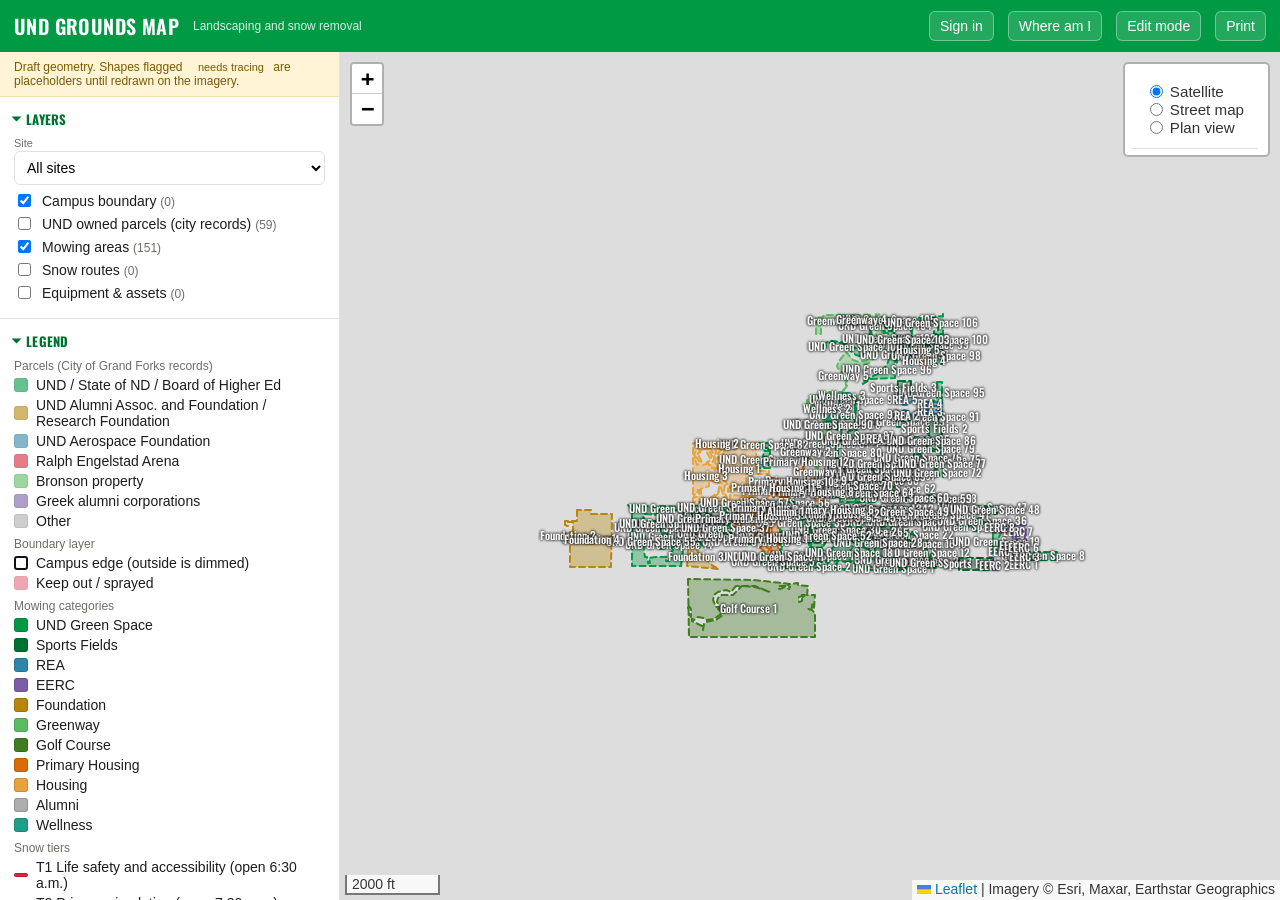
==== commit 0d1107e1: "Equipment list with photos: migration 0014 (media bucket, asset_upsert, media_upload_path, media_app" ====
--- a/index.html
+++ b/index.html
@@ -68,6 +68,14 @@
   .pdot{display:inline-block;width:9px;height:9px;border-radius:50%;background:var(--green);box-shadow:0 0 6px var(--green);margin-right:6px}
   .pdot.stale{background:#F2B134;box-shadow:none}
   .lbl.person{color:#fff;text-shadow:0 0 3px #1a73e8,0 0 3px #1a73e8}
+  .eq{display:flex;gap:10px;padding:8px 0;border-bottom:1px solid var(--line);align-items:flex-start}
+  .eq:last-child{border-bottom:0}
+  .eq .ph{width:64px;height:64px;border-radius:8px;background:var(--bg) center/cover no-repeat;flex:none;border:1px solid var(--line);display:flex;align-items:center;justify-content:center;color:var(--muted);font-size:11px}
+  .eq .who{display:flex;align-items:center;gap:6px;margin-top:4px;font-size:12px;color:var(--muted)}
+  .eq .av{width:22px;height:22px;border-radius:50%;background:var(--gray) center/cover no-repeat;flex:none;display:inline-block}
+  .eq .st{font-size:10px;padding:2px 6px;border-radius:10px;background:var(--bg);color:var(--muted);margin-left:6px}
+  .eq .st.down,.eq .st.needs_repair{background:#fde3e6;color:var(--danger)}
+  .eq .st.in_use{background:#dff3e6;color:var(--deep)}
   #tabbar{display:none}
   @media (max-width:820px){
     :root{--sidebar:0px}
@@ -159,6 +167,11 @@
     <section data-tab="live" id="livePanel" hidden>
       <h2>Live</h2>
       <div id="liveBody"></div>
+    </section>
+
+    <section data-tab="live" id="equipPanel" hidden>
+      <h2>Equipment</h2>
+      <div id="equipBody"><p class="muted">Sign in to see the equipment list.</p></div>
     </section>
 
     <section data-tab="layers" id="editPanel" hidden>
@@ -725,7 +738,7 @@
   function ago(ts){ const m = Math.round((Date.now() - new Date(ts).getTime())/60000); if(m<1) return "just now"; if(m<60) return m+" min ago"; const h = Math.floor(m/60); if(h<24) return h+" h "+(m%60)+" min ago"; return new Date(ts).toLocaleString(); }
   async function refreshLive(){
     if(!SB) return;
-    if(!(await ensureSession())){ me = null; opState = null; for(const k in liveStatus) delete liveStatus[k]; livePeople = []; map.removeLayer(keepoutGroup); map.removeLayer(peopleGroup); refreshStyles(); renderLivePanel(); return; }
+    if(!(await ensureSession())){ me = null; opState = null; document.getElementById("equipPanel").hidden = false; refreshEquipment(); for(const k in liveStatus) delete liveStatus[k]; livePeople = []; map.removeLayer(keepoutGroup); map.removeLayer(peopleGroup); refreshStyles(); renderLivePanel(); return; }
     try{
       const [meRows, st, status, kos, people] = await Promise.all([
         view("v_me"), view("v_operating_state"), view("v_zone_status_current"), view("v_keepouts", "active=eq.true"), view("v_crew_availability", "on_shift=eq.true")]);
@@ -744,7 +757,7 @@
       });
       if(!map.hasLayer(keepoutGroup)) keepoutGroup.addTo(map);
       if(!map.hasLayer(peopleGroup)) peopleGroup.addTo(map);
-      refreshStyles(); renderLivePanel(); renderDetail();
+      refreshStyles(); renderLivePanel(); renderDetail(); document.getElementById("equipPanel").hidden = false; refreshEquipment();
     }catch(e){ liveErr = String(e.message || e); renderLivePanel(); }
   }
   function renderLivePanel(){
@@ -778,6 +791,75 @@
     liveBody.querySelector("#liRefresh").onclick = refreshLive;
     liveBody.querySelector("#liOut").onclick = () => { setSession(null); refreshLive(); };
     liveBody.querySelectorAll("[data-pid]").forEach(el => el.onclick = () => { const x = livePeople.find(y => y.profile_id===el.dataset.pid); if(x && x.last_location){ const [lng, lat] = x.last_location.coordinates; map.setView([lat, lng], Math.max(map.getZoom(), 17)); } });
+  }
+  // ---- equipment list (v_assets) with photos, holder, and admin add/edit
+  const equipBody = document.getElementById("equipBody"); let equipList = [];
+  const mediaUrl = {};
+  async function mediaSrc(path){
+    if(!path) return "";
+    if(mediaUrl[path]) return mediaUrl[path];
+    try{
+      const r = await fetch(`${SB.url}/storage/v1/object/authenticated/media/${path}`, {headers: sbHeaders()});
+      if(!r.ok) return "";
+      mediaUrl[path] = URL.createObjectURL(await r.blob()); return mediaUrl[path];
+    }catch(e){ return ""; }
+  }
+  async function refreshEquipment(){
+    if(!SB || !session){ equipBody.innerHTML = `<p class="muted">Sign in to see the equipment list.</p>`; return; }
+    try{ equipList = await view("v_assets", "order=class,name"); }catch(e){ equipBody.innerHTML = `<p class="muted">${e.message}</p>`; return; }
+    const admin = me && me.app_role==="admin";
+    equipBody.innerHTML = `<div class="muted" style="margin-bottom:6px">${equipList.length} machines${admin ? ". Tap one to edit or add a photo." : ""}</div>` +
+      equipList.map(a => `<div class="eq" data-id="${a.id}">
+        <div class="ph" data-photo="${a.photo_path||""}">${a.photo_path ? "" : "no photo"}</div>
+        <div style="flex:1;min-width:0">
+          <div><b>${a.name}</b> <span class="muted">${a.id}</span><span class="st ${a.in_use?"in_use":a.status}">${a.in_use ? "in use" : a.status.replace("_"," ")}</span></div>
+          <div class="muted" style="font-size:12px">${[a.class.replace("_"," "), a.make, a.model, a.year].filter(Boolean).join(" · ")}${a.hour_meter!=null ? ` · ${a.hour_meter} h` : ""}</div>
+          ${a.holder_name ? `<div class="who"><span class="av" data-avatar="${a.holder_avatar_path||""}"></span>${a.holder_name}${a.holder_zone_id ? " · " + a.holder_zone_id : ""}</div>` : `<div class="who">Not checked out</div>`}
+        </div></div>`).join("") +
+      (admin ? `<div class="btns" style="margin-top:8px"><button class="btn small" id="eqAdd">Add equipment</button></div>` : "");
+    equipBody.querySelectorAll("[data-photo]").forEach(async el => { const u = await mediaSrc(el.dataset.photo); if(u){ el.style.backgroundImage = `url(${u})`; el.textContent = ""; } });
+    equipBody.querySelectorAll("[data-avatar]").forEach(async el => { const u = await mediaSrc(el.dataset.avatar); if(u) el.style.backgroundImage = `url(${u})`; });
+    if(admin){
+      equipBody.querySelectorAll(".eq").forEach(el => el.onclick = () => equipEdit(equipList.find(a => a.id===el.dataset.id)));
+      equipBody.querySelector("#eqAdd").onclick = () => equipEdit(null);
+    }
+  }
+  function equipEdit(a){
+    const isNew = !a; a = a || {id:"", name:"", asset_type:"machine", class:"mower_ztr", make:"", model:"", year:"", status:"in_service", howto_md:"", notes:""};
+    const types = ["machine","attachment","vehicle","tool","facility","fixed"], classes = ["mower_ztr","mower_wide","toolcat","skid_steer","loader","tractor","utv","plow_truck","spreader","pusher_box","broom","blower","bucket","trimmer","hand_tool","sprayer","aerial_lift","chainsaw","storage","other"];
+    const statuses = ["in_service","down","needs_repair","retired","unknown"];
+    const sel = (id, opts, v) => `<select id="${id}">${opts.map(o=>`<option ${o===v?"selected":""}>${o}</option>`).join("")}</select>`;
+    equipBody.innerHTML = `<h3 style="font-size:14px">${isNew ? "New equipment" : a.name}</h3>
+      <div class="field"><label>ID (EQ-07, ATT-03)</label><input type="text" id="eqId" value="${a.id}" ${isNew?"":"disabled"}></div>
+      <div class="field"><label>Name</label><input type="text" id="eqName" value="${a.name}"></div>
+      <div class="field"><label>Type</label>${sel("eqType", types, a.asset_type)}</div>
+      <div class="field"><label>Class</label>${sel("eqClass", classes, a.class)}</div>
+      <div class="field"><label>Make</label><input type="text" id="eqMake" value="${a.make||""}"></div>
+      <div class="field"><label>Model</label><input type="text" id="eqModel" value="${a.model||""}"></div>
+      <div class="field"><label>Year</label><input type="text" id="eqYear" value="${a.year||""}" inputmode="numeric"></div>
+      <div class="field"><label>Status</label>${sel("eqStatus", statuses, a.status)}</div>
+      <div class="field"><label>How to run it (tips, quirks)</label><textarea id="eqHowto">${a.howto_md||""}</textarea></div>
+      <div class="field"><label>Notes</label><textarea id="eqNotes">${a.notes||""}</textarea></div>
+      ${isNew ? "" : `<div class="field"><label>Photo</label><input type="file" id="eqPhoto" accept="image/*" capture="environment"></div>`}
+      <div class="btns"><button class="btn primary" id="eqSave">Save</button><button class="btn" id="eqBack">Back</button></div><div class="muted" id="eqMsg" style="margin-top:6px"></div>`;
+    equipBody.querySelector("#eqBack").onclick = refreshEquipment;
+    equipBody.querySelector("#eqSave").onclick = async () => {
+      const g = id => equipBody.querySelector("#"+id).value.trim();
+      const msg = equipBody.querySelector("#eqMsg"); msg.textContent = "Saving...";
+      try{
+        await rpc("asset_upsert", {idempotency_key: crypto.randomUUID(), id: g("eqId").toUpperCase(), name: g("eqName"), asset_type: g("eqType"), class: g("eqClass"),
+          make: g("eqMake")||null, model: g("eqModel")||null, year: g("eqYear") ? +g("eqYear") : null, status: g("eqStatus"), howto_md: g("eqHowto")||null, notes: g("eqNotes")||null});
+        const file = isNew ? null : equipBody.querySelector("#eqPhoto").files[0];
+        if(file){
+          msg.textContent = "Uploading photo...";
+          const reg = await rpc("media_upload_path", {kind:"asset_photo", target_id: g("eqId").toUpperCase(), content_type: file.type || "image/jpeg"});
+          const up = await fetch(`${SB.url}/storage/v1/object/media/${reg.data.path}`, {method:"POST", headers: Object.assign(sbHeaders(), {"Content-Type": file.type || "image/jpeg", "x-upsert":"false"}), body: file});
+          if(!up.ok) throw new Error("Photo upload failed: " + (await up.text()).slice(0,120));
+          await rpc("media_apply", {idempotency_key: crypto.randomUUID(), path: reg.data.path});
+        }
+        toast("Saved"); refreshEquipment();
+      }catch(e){ msg.textContent = e.message; }
+    };
   }
   function renderLiveDetail(p){
     if(!SB || !session || !p || !p.id) return;
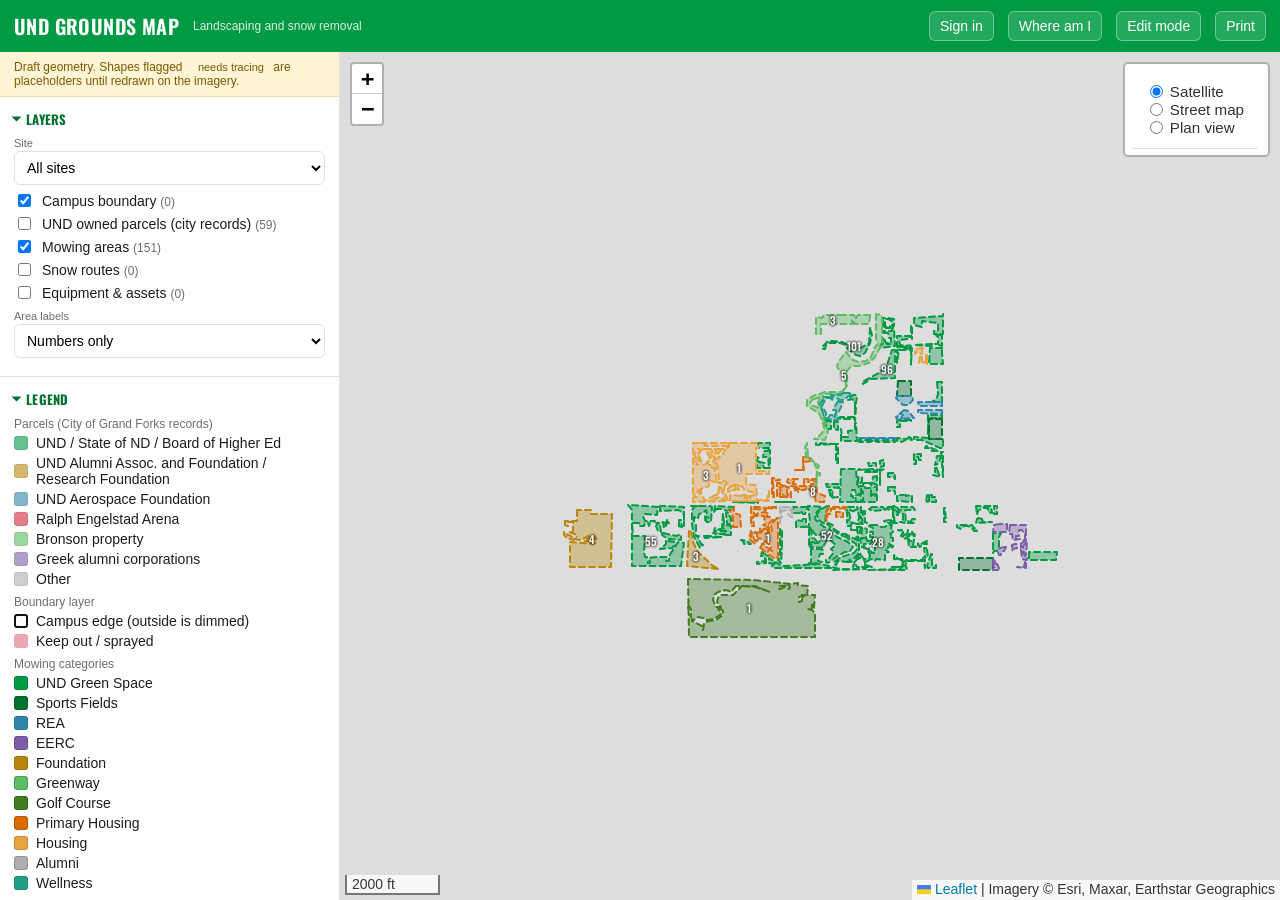
==== commit f1314621: "Area labels: numbers only by default, full names or off as an option; labels hide when the shape is " ====
--- a/index.html
+++ b/index.html
@@ -68,6 +68,7 @@
   .pdot{display:inline-block;width:9px;height:9px;border-radius:50%;background:var(--green);box-shadow:0 0 6px var(--green);margin-right:6px}
   .pdot.stale{background:#F2B134;box-shadow:none}
   .lbl.person{color:#fff;text-shadow:0 0 3px #1a73e8,0 0 3px #1a73e8}
+  .lbl.area.tiny, #map.labels-off .lbl.area{display:none}
   .eq{display:flex;gap:10px;padding:8px 0;border-bottom:1px solid var(--line);align-items:flex-start}
   .eq:last-child{border-bottom:0}
   .eq .ph{width:64px;height:64px;border-radius:8px;background:var(--bg) center/cover no-repeat;flex:none;border:1px solid var(--line);display:flex;align-items:center;justify-content:center;color:var(--muted);font-size:11px}
@@ -303,6 +304,7 @@
   }
 
   // ------------------------------------------------------------- layers
+  window.und = {map};    // handle for the console and for alignment scripts
   const groups = {};      // layerKey -> L.FeatureGroup
   const index = [];       // searchable list of {layerKey, feature, leafletLayer}
   let selected = null;
@@ -310,6 +312,35 @@
   const SITES = config.sites || [{id:"main",label:"Main campus"}];
   const ENUMS = config.enums || {};
   let siteFilter = ""; try{ siteFilter = localStorage.getItem("und-grounds-site") || ""; }catch(e){}
+  // area labels: "names" (UND Green Space 106), "numbers" (106), or "off"; a label also hides itself when the shape is smaller than the text
+  let labelMode = "numbers"; try{ labelMode = localStorage.getItem("und-grounds-labels") || "numbers"; }catch(e){}
+  function labelText(f){
+    const name = f.properties.name || f.properties.id || "";
+    if(labelMode !== "numbers") return name;
+    const m = name.match(/(\d+)\s*$/); if(m) return m[1];
+    const idm = (f.properties.id||"").match(/(\d+)$/); return idm ? String(+idm[1]) : name;
+  }
+  function areaTooltip(lyr, f){ lyr.bindTooltip(labelText(f), {permanent:true, direction:"center", className:"lbl area", interactive:false}); }
+  function fitLabels(){
+    document.getElementById("map").classList.toggle("labels-off", labelMode === "off");
+    if(labelMode === "off") return;
+    index.forEach(it => {
+      const t = it.layer.getTooltip && it.layer.getTooltip(); if(!t || !it.layer.getBounds) return;
+      const el = t.getElement(); if(!el) return;
+      const b = it.layer.getBounds(); if(!b.isValid()) return;
+      const a = map.latLngToLayerPoint(b.getNorthWest()), c = map.latLngToLayerPoint(b.getSouthEast());
+      const w = Math.abs(c.x - a.x), h = Math.abs(c.y - a.y);
+      el.classList.remove("tiny"); const need = el.offsetWidth + 6;
+      if(w < need || h < 13) el.classList.add("tiny");
+    });
+  }
+  function setLabelMode(m){
+    labelMode = m; try{ localStorage.setItem("und-grounds-labels", m); }catch(e){}
+    index.forEach(it => { const t = it.layer.getTooltip && it.layer.getTooltip(); if(t && t.options.permanent && it.layer.getBounds) t.setContent(labelText(it.feature)); });
+    fitLabels();
+  }
+  let lblTimer = null; const fitSoon = () => { clearTimeout(lblTimer); lblTimer = setTimeout(fitLabels, 60); };
+  map.on("zoomend layeradd", fitSoon);
   function buildLayer(key){
     const fc = {type:"FeatureCollection", features: layersData[key].features.filter(f => !siteFilter || (f.properties.site||"main")===siteFilter)};
     const g = groups[key] || L.featureGroup();
@@ -328,7 +359,7 @@
         lyr._layerKey = key;
         lyr.on("click", e => { L.DomEvent.stop(e); select(key, f, lyr); });
         if((key==="mowing_areas" || (key==="boundary" && f.properties.kind!=="campus")) && f.geometry.type!=="Point"){
-          lyr.bindTooltip(f.properties.name, {permanent:true, direction:"center", className:"lbl"});
+          areaTooltip(lyr, f);
         } else {
           lyr.bindTooltip(f.properties.name, {sticky:true});
         }
@@ -354,6 +385,7 @@
     updateMask();
     if(typeof renderDetail==="function"){ renderDetail(); renderResults(); }
     if(editMode && drawControl) attachDraw();
+    fitSoon();
   }
   const siteSel = document.getElementById("siteFilter");
   siteSel.innerHTML = `<option value="">All sites</option>` + SITES.map(x=>`<option value="${x.id}" ${x.id===siteFilter?"selected":""}>${x.label}</option>`).join("");
@@ -371,6 +403,14 @@
     });
     toggles.appendChild(row);
   }
+  {
+    const row = document.createElement("div"); row.className = "field"; row.style.marginTop = "8px";
+    row.innerHTML = `<label>Area labels</label><select id="labelMode"><option value="numbers">Numbers only</option><option value="names">Full names</option><option value="off">Off</option></select>`;
+    row.querySelector("select").value = labelMode;
+    row.querySelector("select").addEventListener("change", e => setLabelMode(e.target.value));
+    toggles.appendChild(row);
+  }
+  fitSoon();
 
   updateMask();
   map.on(L.Draw.Event.EDITED, updateMask);
@@ -680,7 +720,7 @@
     layersData[key].features.push(gj);
     lyr.feature = gj; lyr._layerKey = key;
     lyr.on("click", ev => { L.DomEvent.stop(ev); select(key, gj, lyr); });
-    lyr.bindTooltip(name, key==="mowing_areas" && gj.geometry.type!=="Point" ? {permanent:true, direction:"center", className:"lbl"} : {sticky:true});
+    if(key==="mowing_areas" && gj.geometry.type!=="Point") areaTooltip(lyr, gj); else lyr.bindTooltip(name, {sticky:true});
     if(lyr.setStyle) lyr.setStyle(styleFor(key, gj));
     groups[key].addLayer(lyr);
     index.push({layerKey:key, feature:gj, layer:lyr});
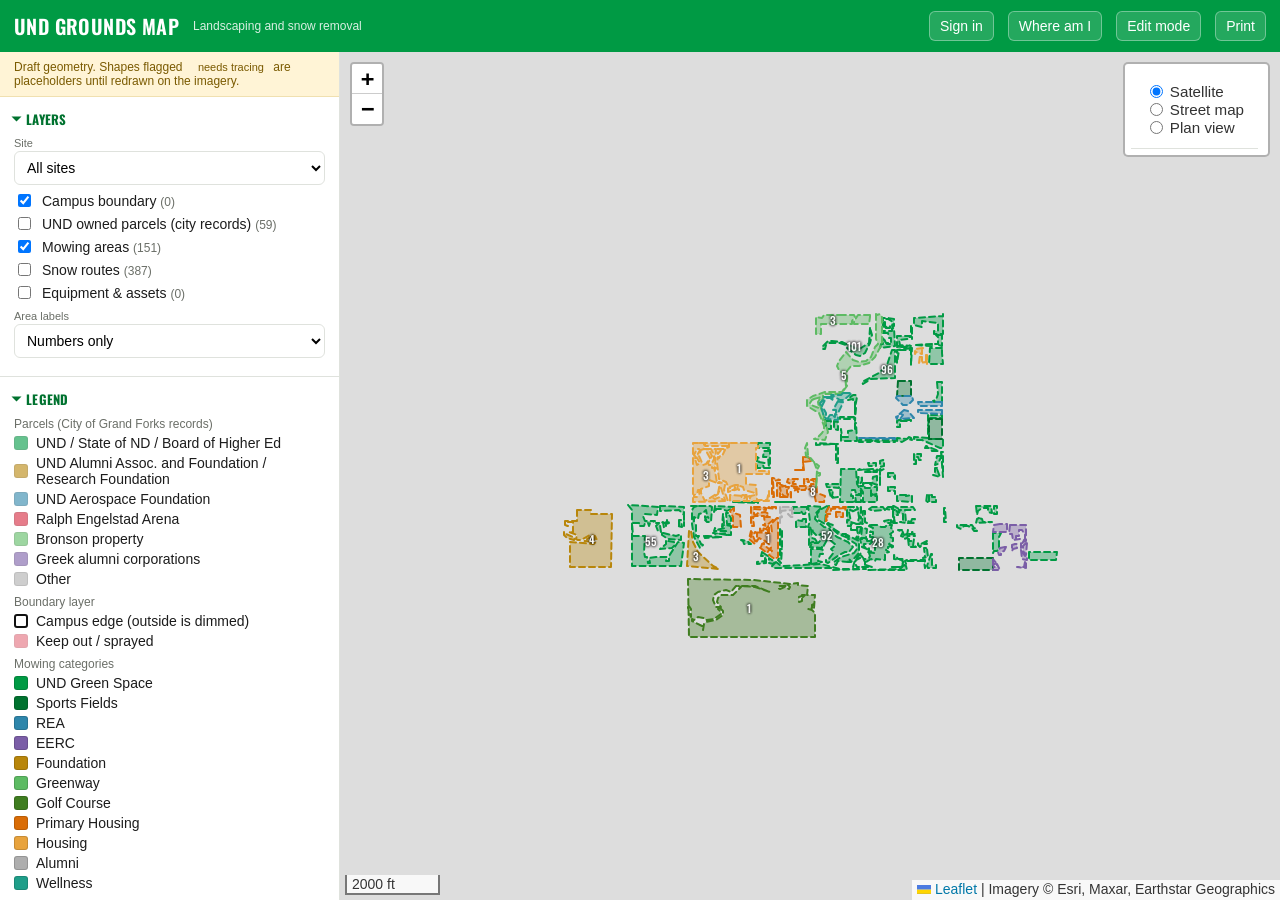
==== commit 97f3a10a: "Edit mode: Move (drag a whole shape) and Trace edges (drag, add, remove corners) on the selected sha" ====
--- a/index.html
+++ b/index.html
@@ -187,6 +187,19 @@
         <button class="btn" id="btnUndo">Undo</button>
       </div>
       <div class="muted" id="editStatus" style="margin-top:8px">No unsaved changes.</div>
+      <h2 style="margin-top:14px">Line up the mowing areas</h2>
+      <p class="muted">Zoom in on a spot you know, then tap until the edges sit on the grass. Moves every imported shape together (shapes you traced yourself stay put), or only the selected one.</p>
+      <div class="row"><input type="checkbox" id="nudgeSel"><label for="nudgeSel">Only the selected shape</label></div>
+      <div class="field"><label>Step</label><select id="nudgeStep"><option value="0.5">0.5 m (about 1.5 ft)</option><option value="1" selected>1 m (about 3 ft)</option><option value="3">3 m (about 10 ft)</option><option value="10">10 m (about 33 ft)</option></select></div>
+      <div class="btns" id="nudge">
+        <button class="btn" data-dy="1">&uarr; North</button>
+        <button class="btn" data-dy="-1">&darr; South</button>
+        <button class="btn" data-dx="-1">&larr; West</button>
+        <button class="btn" data-dx="1">East &rarr;</button>
+        <button class="btn" data-s="1.005">Bigger</button>
+        <button class="btn" data-s="0.995">Smaller</button>
+      </div>
+      <div class="muted" id="nudgeStatus" style="margin-top:6px">Not moved yet. Undo takes a step back; Save keeps it.</div>
       <h2 style="margin-top:14px">Mowing map overlay</h2>
       <p class="muted">Lay the 2025 mowing map over the satellite view, drag its two corner pins until the buildings line up, then import its colored areas as mowing areas.</p>
       <div class="row"><input type="checkbox" id="ovShow"><label for="ovShow">Show overlay</label></div>
@@ -308,6 +321,7 @@
   const groups = {};      // layerKey -> L.FeatureGroup
   const index = [];       // searchable list of {layerKey, feature, leafletLayer}
   let selected = null;
+  let shapeTool = null;   // "move" or "trace" while a per-shape tool is active in edit mode
 
   const SITES = config.sites || [{id:"main",label:"Main campus"}];
   const ENUMS = config.enums || {};
@@ -436,8 +450,10 @@
   const detail = document.getElementById("detail");
   const HIDDEN = new Set(["id","name","notes","needs_tracing"]);
   function select(key, f, lyr){
+    const keepTool = shapeTool; if(keepTool) stopShapeTool();
     if(selected && selected.layer.setStyle) selected.layer.setStyle(styleFor(selected.layerKey, selected.feature));
     selected = {layerKey:key, feature:f, layer:lyr};
+    if(keepTool && editMode) startShapeTool(keepTool);
     if(lyr.setStyle) lyr.setStyle(Object.assign({}, styleFor(key,f), {weight:(f.geometry.type==="Point"?3:4), color:"#111"}));
     if(lyr.getBounds && !map.getBounds().contains(lyr.getBounds())) map.fitBounds(lyr.getBounds().pad(0.3));
     renderDetail();
@@ -458,7 +474,8 @@
       <div class="muted">${id} · ${selected.layerKey.replace("_"," ")}</div>
       ${editMode?"":`<dl>${rows}${acresNote}</dl>`}
       ${(p.notes && !editMode)?`<p style="margin:6px 0">${p.notes}</p>`:""}
-      ${editMode?`<div class="btns"><button class="btn" id="wZoom">Zoom to</button><button class="btn" id="wDup">Duplicate</button><button class="btn" id="wDelete" style="color:var(--danger)">Delete shape</button></div>`:`
+      ${editMode?`<div class="btns">${selected.layer.getLatLngs?`<button class="btn ${shapeTool==="move"?"primary":""}" id="wMove">${shapeTool==="move"?"Done moving":"Move"}</button><button class="btn ${shapeTool==="trace"?"primary":""}" id="wTrace">${shapeTool==="trace"?"Done tracing":"Trace edges"}</button>`:""}<button class="btn" id="wZoom">Zoom to</button><button class="btn" id="wDup">Duplicate</button><button class="btn" id="wDelete" style="color:var(--danger)">Delete shape</button></div>
+      ${shapeTool==="move"?`<div class="muted" style="margin-top:6px">Drag the shape to where it belongs. Undo steps back.</div>`:shapeTool==="trace"?`<div class="muted" style="margin-top:6px">Drag the white squares onto the real edge. The square between two corners adds a corner; tap a corner to remove it. Undo steps back; the shape stops being a placeholder once you touch it.</div>`:""}`:`
       <div class="field"><label>Status</label><select id="wStatus">${STATUSES.map(s=>`<option ${((w.status||STATUSES[0])===s)?"selected":""}>${s}</option>`).join("")}</select></div>
       <div class="field"><label>Field note</label><textarea id="wNote" placeholder="What happened, what is wrong, what is needed">${w.note||""}</textarea></div>
       <div class="field"><label>Your name or crew</label><input type="text" id="wWho" value="${w.who||lastWho()}"></div>
@@ -480,6 +497,9 @@
     if(editMode){
       detail.querySelector("#wDup").onclick = duplicateSelected;
       detail.querySelector("#wDelete").onclick = deleteSelected;
+      const mv = detail.querySelector("#wMove"), tr = detail.querySelector("#wTrace");
+      if(mv) mv.onclick = () => { shapeTool==="move" ? stopShapeTool() : startShapeTool("move"); renderDetail(); };
+      if(tr) tr.onclick = () => { shapeTool==="trace" ? stopShapeTool() : startShapeTool("trace"); renderDetail(); };
     }
   }
   function lastWho(){ try{ return localStorage.getItem("und-grounds-who")||""; }catch(e){ return ""; } }
@@ -681,6 +701,53 @@
 
   // ------------------------------------------------------------- edit mode
   let editMode = false, drawControl = null;
+  // ---- per-shape tools: move (drag the whole shape) and trace (drag its corners), on the selected shape only
+  let dragState = null;
+  function commitGeometry(l, traced){
+    snapshot();
+    l.feature.geometry = l.toGeoJSON().geometry;
+    if(l.feature.geometry.type === "Polygon") l.feature.properties.drawn_acres = +geodesicAcres(l.feature.geometry.coordinates[0]).toFixed(2);
+    if(traced) l.feature.properties.needs_tracing = false;
+    markDirty(); if(l.setStyle) l.setStyle(Object.assign({}, styleFor(selected.layerKey, l.feature), {weight:4, color:"#111"}));
+    updateEditStatus();
+  }
+  const evLatLng = e => e.latlng || (e.touches && e.touches[0] ? map.mouseEventToLatLng(e.touches[0]) : null);
+  function dragStart(e){
+    const ll = evLatLng(e.originalEvent && e.originalEvent.touches ? e.originalEvent : e); if(!ll || !selected) return;
+    if(e.originalEvent) L.DomEvent.stop(e.originalEvent); else if(e.preventDefault) e.preventDefault();
+    map.dragging.disable();
+    dragState = {start: ll, orig: selected.layer.getLatLngs()};
+    map.on("mousemove", dragMove); map.on("mouseup", dragEnd);
+    document.addEventListener("touchmove", dragMove, {passive:false}); document.addEventListener("touchend", dragEnd);
+  }
+  function dragMove(e){
+    if(!dragState) return; const ll = evLatLng(e); if(!ll) return;
+    if(e.preventDefault) e.preventDefault();
+    const dLat = ll.lat - dragState.start.lat, dLng = ll.lng - dragState.start.lng;
+    const shift = a => Array.isArray(a) ? a.map(shift) : L.latLng(a.lat + dLat, a.lng + dLng);
+    selected.layer.setLatLngs(shift(dragState.orig));
+  }
+  function dragEnd(){
+    if(!dragState) return; dragState = null; map.dragging.enable();
+    map.off("mousemove", dragMove); map.off("mouseup", dragEnd);
+    document.removeEventListener("touchmove", dragMove); document.removeEventListener("touchend", dragEnd);
+    commitGeometry(selected.layer, false); renderDetail();
+  }
+  function onVertexEdit(){ if(selected) commitGeometry(selected.layer, true); }
+  function startShapeTool(t){
+    stopShapeTool(); if(!selected || !selected.layer.getLatLngs) return;
+    const l = selected.layer; shapeTool = t;
+    if(t === "trace"){ if(l.editing){ l.editing.enable(); l.on("edit", onVertexEdit); } }
+    else { l.on("mousedown", dragStart); if(l._path) l._path.addEventListener("touchstart", dragStart, {passive:false}); }
+  }
+  function stopShapeTool(){
+    if(selected && selected.layer && shapeTool){
+      const l = selected.layer;
+      if(shapeTool === "trace" && l.editing){ l.off("edit", onVertexEdit); if(l.editing.enabled()) l.editing.disable(); }
+      if(shapeTool === "move"){ l.off("mousedown", dragStart); if(l._path) l._path.removeEventListener("touchstart", dragStart); if(dragState) dragEnd(); }
+    }
+    shapeTool = null;
+  }
   const editLayerSel = document.getElementById("editLayer");
   config.layers.forEach(l => { const o = document.createElement("option"); o.value=l.file; o.textContent=l.label; editLayerSel.appendChild(o); });
   const editSiteSel = document.getElementById("editSite");
@@ -694,6 +761,7 @@
       attachDraw();
       toast("Edit mode. Trace on the satellite view. Cmd/Ctrl+S saves to the repo.");
     } else {
+      stopShapeTool();
       if(drawControl){ map.removeControl(drawControl); drawControl = null; }
     }
     renderDetail();
@@ -985,6 +1053,38 @@
     toast(`Imported ${added.length} mowing areas. Save to keep them.`);
     document.getElementById("ovStatus").textContent = `Imported ${added.length} regions (${Object.entries(counters).map(([k,v])=>`${k} ${v}`).join(", ")}). Total drawn ${added.reduce((a,f)=>a+f.properties.drawn_acres,0).toFixed(1)} ac. Save with Cmd/Ctrl+S or Save to repo.`;
   }
+  // ---- nudge: shift or scale the imported mowing areas (and the overlay image with them) in metres
+  const nudgeTotal = {x:0, y:0, s:1};
+  function eachCoord(geom, fn){
+    const walk = a => { if(typeof a[0] === "number") fn(a); else a.forEach(walk); };
+    walk(geom.coordinates);
+  }
+  function nudgeMowing(dxm, dym, scale){
+    const onlySel = document.getElementById("nudgeSel").checked;
+    let feats;
+    if(onlySel){ if(!selected || selected.layerKey !== "mowing_areas") return toast("Select a mowing area first"); feats = [selected.feature]; }
+    else feats = layersData.mowing_areas.features.filter(f => f.properties.needs_tracing !== false);
+    if(!feats.length) return toast("Nothing to move");
+    snapshot();
+    let sx = 0, sy = 0, n = 0; feats.forEach(f => eachCoord(f.geometry, c => { sx += c[0]; sy += c[1]; n++; }));
+    const cx = sx/n, cy = sy/n, mLat = 1/110574, mLng = 1/(111320*Math.cos(cy*Math.PI/180));
+    const move = c => { c[0] = cx + (c[0]-cx)*scale + dxm*mLng; c[1] = cy + (c[1]-cy)*scale + dym*mLat; };
+    feats.forEach(f => { eachCoord(f.geometry, move); if(f.geometry.type==="Polygon") f.properties.drawn_acres = +geodesicAcres(f.geometry.coordinates[0]).toFixed(2); });
+    if(!onlySel){
+      nudgeTotal.x += dxm; nudgeTotal.y += dym; nudgeTotal.s *= scale;
+      // keep the overlay drawing on top of its shapes
+      const b = ovBounds(), corner = ll => { const c = [ll.lng, ll.lat]; move(c); return [c[1], c[0]]; };
+      ovSaveBounds(L.latLngBounds(corner(b.getNorthWest()), corner(b.getSouthEast()))); if(ovLayer) ovLayer.setBounds(ovBounds());
+      document.getElementById("nudgeStatus").textContent = `Moved ${nudgeTotal.x.toFixed(1)} m east, ${nudgeTotal.y.toFixed(1)} m north, size ${(nudgeTotal.s*100).toFixed(1)}%. Save to keep it.`;
+    } else document.getElementById("nudgeStatus").textContent = `Moved ${feats[0].properties.name}. Save to keep it.`;
+    const keepSel = selected; markDirty(); rebuildAll();
+    if(keepSel){ const it = index.find(i => i.feature === keepSel.feature); if(it) select(it.layerKey, it.feature, it.layer); }
+  }
+  document.getElementById("nudge").addEventListener("click", e => {
+    const b = e.target.closest("button"); if(!b) return;
+    const step = +document.getElementById("nudgeStep").value;
+    nudgeMowing((+b.dataset.dx||0)*step, (+b.dataset.dy||0)*step, +(b.dataset.s||1));
+  });
   document.getElementById("ovShow").addEventListener("change", e => ovShow(e.target.checked));
   document.getElementById("ovOpacity").addEventListener("input", e => { if(ovLayer) ovLayer.setOpacity((+e.target.value)/100); });
   document.getElementById("ovCorners").onclick = async () => { document.getElementById("ovShow").checked = true; await ovShow(true); ovPins(ovMarkers.length===0); };
